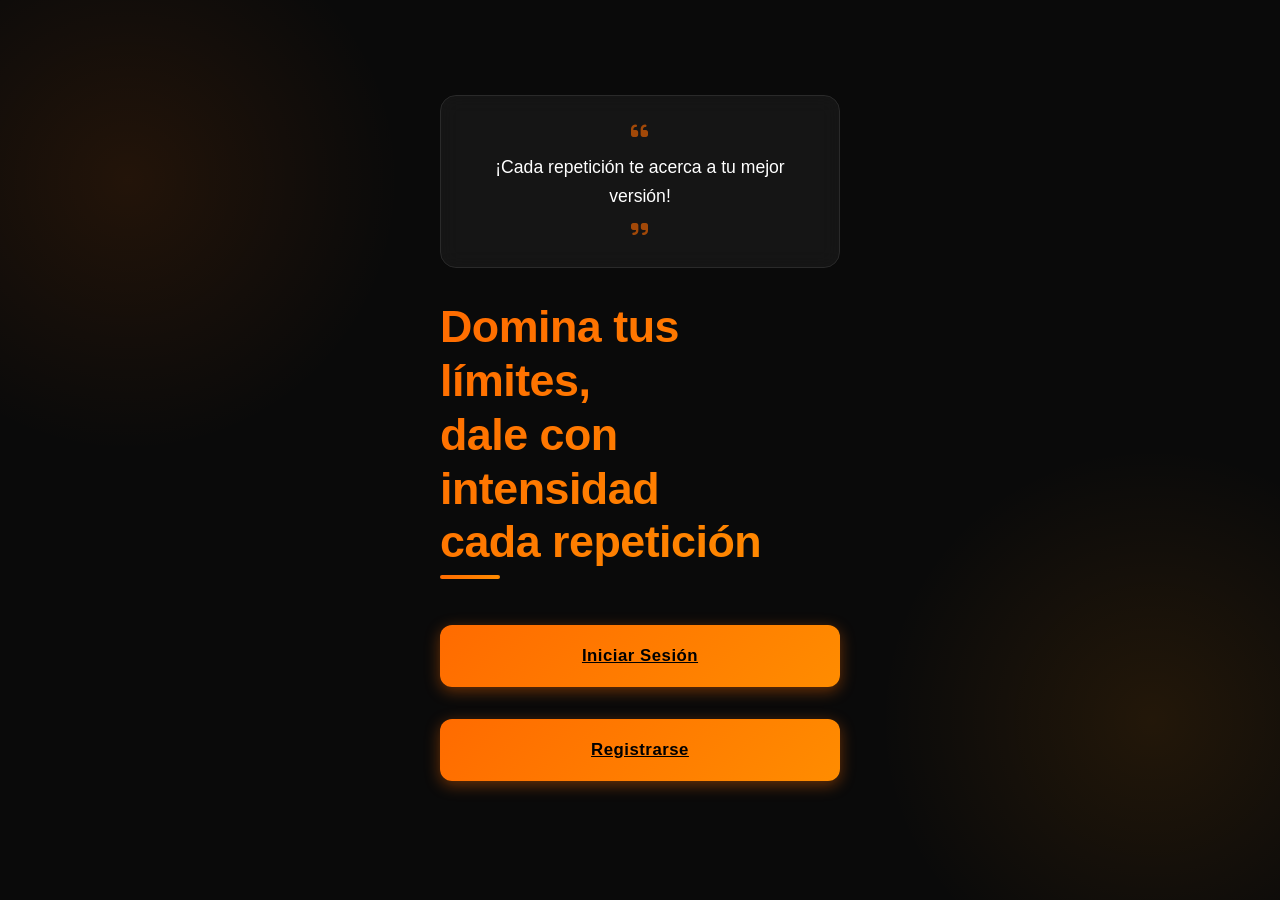
==== index.html @ 92d79c93 "Confirmación de Correo Electrónico" ====
<!DOCTYPE html>
<html lang="es">
<head>
  <meta charset="UTF-8" />
  <meta name="viewport" content="width=device-width, initial-scale=1.0" />
  <title>Progreso Gym</title>
  <link rel="stylesheet" href="https://cdnjs.cloudflare.com/ajax/libs/font-awesome/6.4.0/css/all.min.css" />
  <link rel="stylesheet" href="frontend/css/index.css" />
</head>
<body>
  <div class="contenedor">
    <div id="fraseMotivacional" class="frase-motivacional">
      <i class="fas fa-quote-left"></i>
      <p id="fraseTexto">Cargando motivación...</p>
      <i class="fas fa-quote-right"></i>
    </div>
    <h1>Domina tus límites,<br>dale con intensidad<br>cada repetición</h1>
    <div class="botones">
      <a href="frontend/html/InicioSesion.html" class="boton">Iniciar Sesión</a>
      <a href="frontend/html/Registro.html" class="boton secundario">Registrarse</a>
    </div>
  </div>

  <script>
    // Array de frases motivacionales
    const frases = [
      "¡Cada repetición te acerca a tu mejor versión!",
      "El éxito comienza con la decisión de intentarlo.",
      "Tu cuerpo logra lo que tu mente cree.",
      "No esperes resultados diferentes si siempre haces lo mismo.",
      "El dolor que sientes hoy será la fuerza que sientas mañana.",
      "La disciplina es el puente entre tus metas y tus logros.",
      "No cuentes los días, haz que los días cuenten.",
      "El único entrenamiento malo es el que no se hace.",
      "Sé más fuerte que tus excusas.",
      "El dolor es temporal, el orgullo es para siempre.",
      "No te rindas cuando estés más cerca de lo que piensas.",
      "La diferencia entre lo imposible y lo posible está en la determinación.",
      "Cada gota de sudor te acerca a tu meta.",
      "El único límite es el que te pones a ti mismo.",
      "Hoy es una buena oportunidad para ser mejor que ayer."
    ];

    // Función para obtener una frase aleatoria
    function mostrarFraseAleatoria() {
      const frases = document.querySelectorAll('.frase-motivacional p');
      const frasesArray = Array.from(frases);
      const frasesVisibles = frasesArray.filter(frase => {
        const rect = frase.getBoundingClientRect();
        return (
          rect.top >= 0 &&
          rect.left >= 0 &&
          rect.bottom <= (window.innerHeight || document.documentElement.clientHeight) &&
          rect.right <= (window.innerWidth || document.documentElement.clientWidth)
        );
      });

      // Si hay frases visibles, cambiar su opacidad para el efecto de transición
      frasesVisibles.forEach(frase => {
        frase.style.opacity = '0';
        setTimeout(() => {
          const indiceAleatorio = Math.floor(Math.random() * frases.length);
          frase.textContent = frases[indiceAleatorio];
          frase.style.opacity = '1';
        }, 500);
      });
    }

    // Mostrar una frase aleatoria al cargar la página
    document.addEventListener('DOMContentLoaded', function() {
      const fraseElemento = document.getElementById('fraseTexto');
      if (fraseElemento) {
        const indiceAleatorio = Math.floor(Math.random() * frases.length);
        fraseElemento.textContent = frases[indiceAleatorio];
        
        // Cambiar la frase cada 8 segundos
        setInterval(mostrarFraseAleatoria, 8000);
      }
    });
  </script>
</body>
</html>
---- frontend/css/index.css ----
/* Variables de color */
:root {
  --color-primario: #ff6b00;
  --color-secundario: #ff8c00;
  --color-fondo: #0a0a0a;
  --color-fondo-secundario: #1a1a1a;
  --color-texto: #ffffff;
  --color-texto-secundario: #b3b3b3;
  --color-borde: #2a2a2a;
  --color-error: #ff4444;
  --color-exito: #4caf50;
  --sombra: 0 8px 30px rgba(0, 0, 0, 0.3);
  --sombra-boton: 0 4px 15px rgba(255, 107, 0, 0.4);
  --transicion: all 0.3s cubic-bezier(0.4, 0, 0.2, 1);
  --gradiente: linear-gradient(135deg, var(--color-primario), var(--color-secundario));
}

/* Estilos generales */
* {
  margin: 0;
  padding: 0;
  box-sizing: border-box;
}

/* Estilos base */
body {
  background-color: var(--color-fondo);
  color: var(--color-texto);
  font-family: 'Poppins', 'Segoe UI', 'Roboto', 'Helvetica Neue', Arial, sans-serif;
  line-height: 1.6;
  min-height: 100vh;
  display: flex;
  justify-content: center;
  align-items: center;
  padding: 1rem;
  background-image: 
    radial-gradient(circle at 10% 20%, rgba(255, 107, 0, 0.1) 0%, transparent 20%),
    radial-gradient(circle at 90% 80%, rgba(255, 140, 0, 0.1) 0%, transparent 20%);
  background-attachment: fixed;
}

/* Estilos para frases motivacionales */
.frase-motivacional {
  background: rgba(26, 26, 26, 0.7);
  border-radius: 16px;
  padding: 1.5rem;
  margin-bottom: 2rem;
  text-align: center;
  position: relative;
  backdrop-filter: blur(10px);
  border: 1px solid var(--color-borde);
  transition: all 0.5s ease;
}

.frase-motivacional p {
  font-size: 1.1rem;
  line-height: 1.6;
  margin: 0.5rem 0;
  color: var(--color-texto);
  font-weight: 500;
  transition: opacity 0.5s ease;
}

.frase-motivacional i {
  color: var(--color-primario);
  font-size: 1.2rem;
  opacity: 0.6;
  margin: 0 0.5rem;
}

.frase-motivacional i:first-child {
  margin-right: 0.5rem;
}

.frase-motivacional i:last-child {
  margin-left: 0.5rem;
}

@keyframes fadeIn {
  from { opacity: 0; transform: translateY(10px); }
  to { opacity: 1; transform: translateY(0); }
}

.contenedor {
  width: 100%;
  max-width: 480px;
  margin: 0 auto;
  padding: 2.5rem;
  animation: fadeIn 0.6s cubic-bezier(0.4, 0, 0.2, 1);
  position: relative;
  z-index: 1;
}

@keyframes fadeIn {
  from { opacity: 0; transform: translateY(20px); }
  to { opacity: 1; transform: translateY(0); }
}

h1 {
  font-size: 2.8rem;
  background: var(--gradiente);
  -webkit-background-clip: text;
  background-clip: text;
  -webkit-text-fill-color: transparent;
  margin: 0 0 1.5rem 0;
  line-height: 1.2;
  font-weight: 800;
  letter-spacing: -0.5px;
  position: relative;
  display: inline-block;
}

h1::after {
  content: '';
  position: absolute;
  bottom: -10px;
  left: 0;
  width: 60px;
  height: 4px;
  background: var(--gradiente);
  border-radius: 2px;
}

h2 {
  font-size: 2rem;
  color: var(--color-texto);
  margin-bottom: 1rem;
  font-weight: 700;
}

.subtitulo {
  color: var(--color-texto-secundario);
  margin-bottom: 2rem;
  font-size: 1.1rem;
}

/* Estilos de formulario */
.formulario {
  background: rgba(26, 26, 26, 0.8);
  backdrop-filter: blur(12px);
  -webkit-backdrop-filter: blur(12px);
  border-radius: 20px;
  padding: 2.5rem;
  box-shadow: var(--sombra);
  border: 1px solid rgba(255, 255, 255, 0.05);
  position: relative;
  overflow: hidden;
  transition: transform 0.3s ease, box-shadow 0.3s ease;
}

.formulario::before {
  content: '';
  position: absolute;
  top: -50%;
  left: -50%;
  width: 200%;
  height: 200%;
  background: radial-gradient(circle, rgba(255,107,0,0.1) 0%, transparent 70%);
  opacity: 0;
  transition: opacity 0.5s ease;
  pointer-events: none;
  z-index: -1;
}

.formulario:hover {
  transform: translateY(-5px);
  box-shadow: 0 15px 35px rgba(0, 0, 0, 0.3);
}

.formulario:hover::before {
  opacity: 1;
}

.grupo-formulario {
  margin-bottom: 1.5rem;
  text-align: left;
}

.grupo-formulario label {
  display: block;
  margin-bottom: 0.5rem;
  font-weight: 600;
  color: var(--color-texto);
}

.input-con-icono {
  position: relative;
  display: flex;
  align-items: center;
  background: rgba(255, 255, 255, 0.03);
  border: 1px solid var(--color-borde);
  border-radius: 12px;
  transition: var(--transicion);
  overflow: hidden;
  height: 52px;
}

.input-con-icono:focus-within {
  border-color: var(--color-primario);
  box-shadow: 0 0 0 2px rgba(255, 107, 0, 0.15);
  transform: translateY(-1px);
}

.input-con-icono i {
  color: var(--color-texto-secundario);
  padding: 0 1rem;
  font-size: 1.1rem;
  transition: var(--transicion);
}

.input-con-icono:focus-within i {
  color: var(--color-primario);
}

.input-con-icono input {
  width: 100%;
  height: 100%;
  padding: 0.9rem 1rem 0.9rem 0;
  background: transparent;
  border: none;
  color: var(--color-texto);
  font-size: 1rem;
  font-weight: 400;
  outline: none;
  transition: var(--transicion);
}

.input-con-icono input::placeholder {
  color: var(--color-texto-secundario);
  opacity: 0.6;
}

/* Efecto de línea activa debajo del input */
.input-con-icono::after {
  content: '';
  position: absolute;
  bottom: 0;
  left: 0;
  width: 0;
  height: 2px;
  background: var(--gradiente);
  transition: width 0.3s ease;
}

.input-con-icono:focus-within::after {
  width: 100%;
}

.input-con-icono .toggle-password {
  background: none;
  border: none;
  color: var(--color-texto-secundario);
  cursor: pointer;
  padding: 0 1rem;
  transition: var(--transicion);
}

.input-con-icono .toggle-password:hover {
  color: var(--color-primario);
}

.ayuda {
  font-size: 0.85rem;
  color: var(--color-texto-secundario);
  margin-top: 0.5rem;
}

/* Estilos de botones */
.boton {
  width: 100%;
  background: var(--gradiente);
  color: #000;
  padding: 1.1rem;
  font-size: 1.05rem;
  font-weight: 600;
  letter-spacing: 0.5px;
  border: none;
  border-radius: 12px;
  cursor: pointer;
  display: flex;
  justify-content: center;
  align-items: center;
  gap: 0.75rem;
  transition: var(--transicion);
  margin: 2rem 0 1.5rem;
  position: relative;
  overflow: hidden;
  z-index: 1;
  box-shadow: var(--sombra-boton);
}

.boton::before {
  content: '';
  position: absolute;
  top: 0;
  left: 0;
  width: 100%;
  height: 100%;
  background: linear-gradient(135deg, var(--color-secundario), var(--color-primario));
  opacity: 0;
  transition: opacity 0.3s ease;
  z-index: -1;
}

.boton:hover {
  transform: translateY(-3px);
  box-shadow: 0 8px 20px rgba(255, 107, 0, 0.3);
}

.boton:hover::before {
  opacity: 1;
}

.boton:active {
  transform: translateY(0);
  box-shadow: 0 4px 10px rgba(255, 107, 0, 0.3);
}

/* Efecto de ondas al hacer clic */
@keyframes onda {
  to {
    transform: scale(2);
    opacity: 0;
  }
}

.boton::after {
  content: '';
  position: absolute;
  width: 100%;
  height: 100%;
  background: rgba(255, 255, 255, 0.2);
  border-radius: 50%;
  transform: scale(0);
  opacity: 1;
  transition: transform 0.5s, opacity 0.5s;
  z-index: -1;
}

.boton:active::after {
  animation: onda 0.6s ease-out;
}

.boton .spinner {
  display: none;
  width: 1rem;
  height: 1rem;
  border: 2px solid rgba(0, 0, 0, 0.3);
  border-radius: 50%;
  border-top-color: #000;
  animation: spin 1s ease-in-out infinite;
}

@keyframes spin {
  to { transform: rotate(360deg); }
}

.boton.cargando .spinner {
  display: inline-block;
}

.boton.cargando span:not(.spinner) {
  visibility: hidden;
}

/* Botón de Google */
.google-btn {
  background: #fff !important;
  color: #757575 !important;
  border: 1px solid #ddd !important;
  margin-top: 1rem;
}

.google-btn:hover {
  background: #f5f5f5 !important;
  box-shadow: 0 4px 8px rgba(0, 0, 0, 0.1) !important;
}

.google-btn img {
  width: 20px;
  height: 20px;
  margin-right: 10px;
}

/* Términos y condiciones */
.terminos {
  display: flex;
  align-items: flex-start;
  margin: 1.5rem 0;
}

.terminos input[type="checkbox"] {
  margin-right: 10px;
  margin-top: 3px;
  accent-color: var(--color-primario);
}

.terminos label {
  font-size: 0.9rem;
  color: var(--color-texto-secundario);
  line-height: 1.5;
}

/* Separador */
.separador {
  display: flex;
  align-items: center;
  text-align: center;
  color: var(--color-texto-secundario);
  margin: 1.5rem 0;
}

.separador::before,
.separador::after {
  content: '';
  flex: 1;
  border-bottom: 1px solid var(--color-borde);
}

.separador:not(:empty)::before {
  margin-right: 1rem;
}

.separador:not(:empty)::after {
  margin-left: 1rem;
}

/* Enlaces */
.enlace {
  color: var(--color-primario);
  text-decoration: none;
  font-weight: 600;
  transition: var(--transicion);
}

.enlace:hover {
  text-decoration: underline;
  color: var(--color-secundario);
}

.texto-centrado {
  text-align: center;
  margin-top: 1.5rem;
  color: var(--color-texto-secundario);
}

/* Estilos para mensajes de error/éxito */
.mensaje {
  padding: 1rem;
  border-radius: 8px;
  margin-bottom: 1.5rem;
  font-size: 0.9rem;
  display: flex;
  align-items: center;
  gap: 0.5rem;
}

.mensaje.error {
  background-color: rgba(255, 68, 68, 0.1);
  border-left: 4px solid var(--color-error);
  color: var(--color-error);
}

.mensaje.exito {
  background-color: rgba(76, 175, 80, 0.1);
  border-left: 4px solid var(--color-exito);
  color: var(--color-exito);
}

/* Efecto de partículas de fondo */
.particulas {
  position: fixed;
  top: 0;
  left: 0;
  width: 100%;
  height: 100%;
  z-index: -1;
  pointer-events: none;
}

.particula {
  position: absolute;
  background: rgba(255, 107, 0, 0.1);
  border-radius: 50%;
  pointer-events: none;
  animation: flotar 15s infinite linear;
}

@keyframes flotar {
  0%, 100% {
    transform: translateY(0) rotate(0deg);
    opacity: 0;
  }
  50% {
    opacity: 0.5;
  }
  100% {
    transform: translateY(-100vh) rotate(360deg);
    opacity: 0;
  }
}

/* Animación de entrada */
@keyframes entradaSuave {
  from {
    opacity: 0;
    transform: translateY(20px);
  }
  to {
    opacity: 1;
    transform: translateY(0);
  }
}

/* Responsive */
@media (max-width: 768px) {
  body {
    padding: 1rem;
  }

  .contenedor {
    padding: 1.5rem;
    max-width: 100%;
  }
  
  h1 {
    font-size: 2.2rem;
    line-height: 1.1;
  }
  
  .formulario {
    padding: 1.75rem;
  }
  
  .boton {
    padding: 1rem;
    margin: 1.75rem 0 1.25rem;
  }
  
  .separador {
    margin: 1.5rem 0;
  }
}

/* Animaciones para los elementos del formulario */
.grupo-formulario {
  animation: entradaSuave 0.6s ease-out forwards;
  opacity: 0;
  transform: translateY(10px);
}

.grupo-formulario:nth-child(1) { animation-delay: 0.1s; }
.grupo-formulario:nth-child(2) { animation-delay: 0.2s; }
.grupo-formulario:nth-child(3) { animation-delay: 0.3s; }

.boton {
  animation: entradaSuave 0.6s ease-out 0.4s forwards;
  opacity: 0;
  transform: translateY(10px);
}

.separador {
  animation: entradaSuave 0.6s ease-out 0.5s forwards;
  opacity: 0;
}
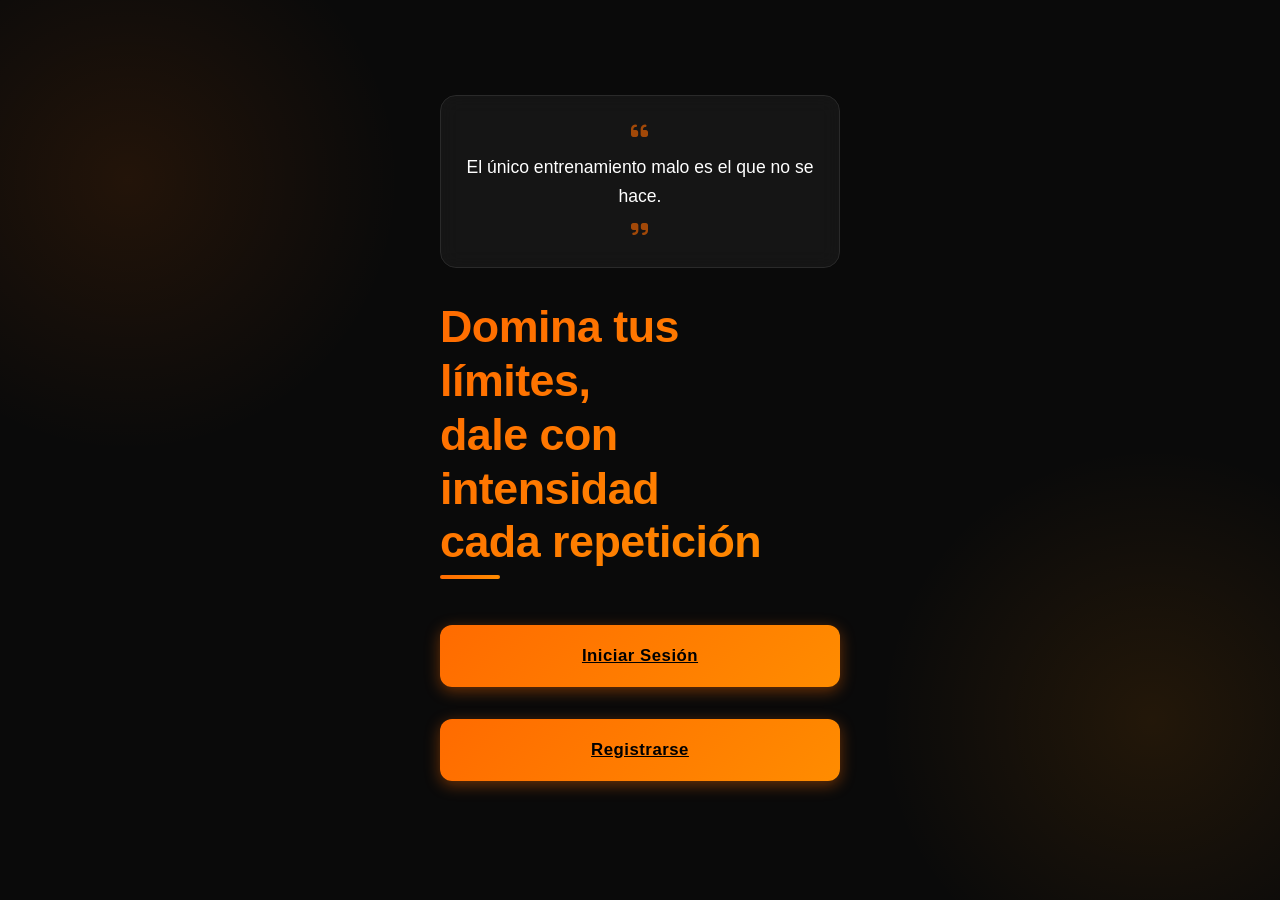
==== commit c95aff88: "RecuperarContraseña" ====
--- a/index.html
+++ b/index.html
@@ -43,27 +43,15 @@
 
     // Función para obtener una frase aleatoria
     function mostrarFraseAleatoria() {
-      const frases = document.querySelectorAll('.frase-motivacional p');
-      const frasesArray = Array.from(frases);
-      const frasesVisibles = frasesArray.filter(frase => {
-        const rect = frase.getBoundingClientRect();
-        return (
-          rect.top >= 0 &&
-          rect.left >= 0 &&
-          rect.bottom <= (window.innerHeight || document.documentElement.clientHeight) &&
-          rect.right <= (window.innerWidth || document.documentElement.clientWidth)
-        );
-      });
-
-      // Si hay frases visibles, cambiar su opacidad para el efecto de transición
-      frasesVisibles.forEach(frase => {
-        frase.style.opacity = '0';
+      const fraseElemento = document.getElementById('fraseTexto');
+      if (fraseElemento) {
+        const indiceAleatorio = Math.floor(Math.random() * frases.length);
+        fraseElemento.style.opacity = '0';
         setTimeout(() => {
-          const indiceAleatorio = Math.floor(Math.random() * frases.length);
-          frase.textContent = frases[indiceAleatorio];
-          frase.style.opacity = '1';
+          fraseElemento.textContent = frases[indiceAleatorio];
+          fraseElemento.style.opacity = '1';
         }, 500);
-      });
+      }
     }
 
     // Mostrar una frase aleatoria al cargar la página
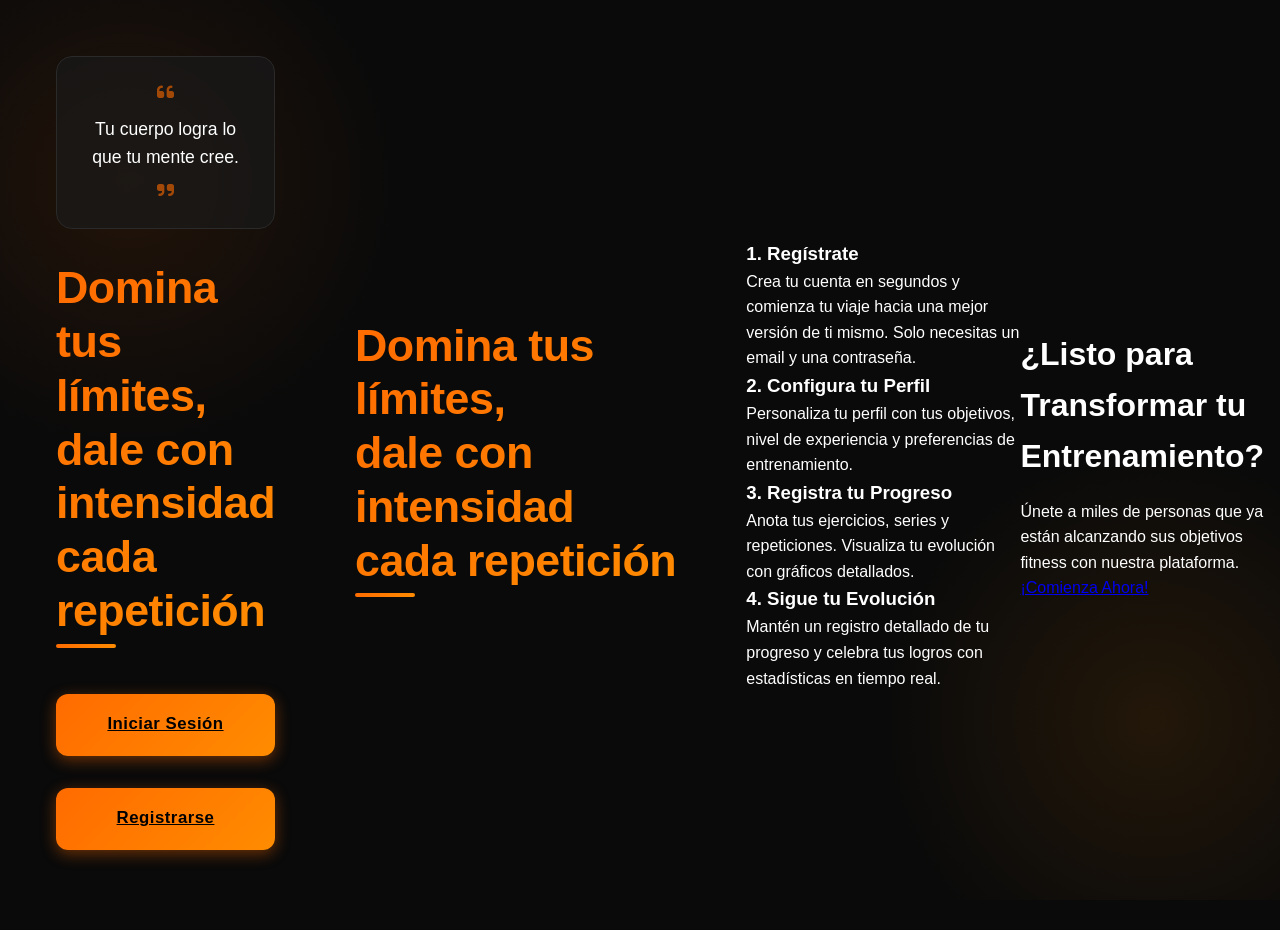
==== commit d7d64b56: "Merge branch 'Features/dus6n66/2025-12-06-RecomendacionesPerzonalizadas' into Features/fpalaci0s/202" ====
--- a/index.html
+++ b/index.html
@@ -4,6 +4,12 @@
   <meta charset="UTF-8" />
   <meta name="viewport" content="width=device-width, initial-scale=1.0" />
   <title>Progreso Gym</title>
+  <link rel="stylesheet" href="https://cdnjs.cloudflare.com/ajax/libs/animate.css/4.1.1/animate.min.css" />
+  <link rel="stylesheet" href="frontend/css/index.css" />
+</head>
+<body>
+  <header class="header">
+    <div class="botones animate__animated animate__fadeInDown">
   <link rel="stylesheet" href="https://cdnjs.cloudflare.com/ajax/libs/font-awesome/6.4.0/css/all.min.css" />
   <link rel="stylesheet" href="frontend/css/index.css" />
 </head>
@@ -19,8 +25,42 @@
       <a href="frontend/html/InicioSesion.html" class="boton">Iniciar Sesión</a>
       <a href="frontend/html/Registro.html" class="boton secundario">Registrarse</a>
     </div>
+  </header>
+
+  <div class="contenedor">
+    <h1 class="animate__animated animate__fadeInDown">Domina tus límites,<br>dale con intensidad<br>cada repetición</h1>
   </div>
 
+  <section class="tutorial-section">
+    <div class="tutorial-grid">
+      <div class="tutorial-card animate__animated animate__fadeInLeft">
+        <h3>1. Regístrate</h3>
+        <p>Crea tu cuenta en segundos y comienza tu viaje hacia una mejor versión de ti mismo. Solo necesitas un email y una contraseña.</p>
+      </div>
+      <div class="tutorial-card animate__animated animate__fadeInLeft animate__delay-1s">
+        <h3>2. Configura tu Perfil</h3>
+        <p>Personaliza tu perfil con tus objetivos, nivel de experiencia y preferencias de entrenamiento.</p>
+      </div>
+      <div class="tutorial-card animate__animated animate__fadeInLeft animate__delay-2s">
+        <h3>3. Registra tu Progreso</h3>
+        <p>Anota tus ejercicios, series y repeticiones. Visualiza tu evolución con gráficos detallados.</p>
+      </div>
+      <div class="tutorial-card animate__animated animate__fadeInLeft animate__delay-3s">
+        <h3>4. Sigue tu Evolución</h3>
+        <p>Mantén un registro detallado de tu progreso y celebra tus logros con estadísticas en tiempo real.</p>
+      </div>
+    </div>
+  </section>
+
+  <section class="cta-section">
+    <div class="cta-content animate__animated animate__fadeIn">
+      <h2>¿Listo para Transformar tu Entrenamiento?</h2>
+      <p>Únete a miles de personas que ya están alcanzando sus objetivos fitness con nuestra plataforma.</p>
+      <a href="frontend/html/Registro.html" class="cta-button animate__animated animate__pulse animate__infinite">¡Comienza Ahora!</a>
+    </div>
+  </section>
+
+  <script src="index.js"></script>
   <script>
     // Array de frases motivacionales
     const frases = [
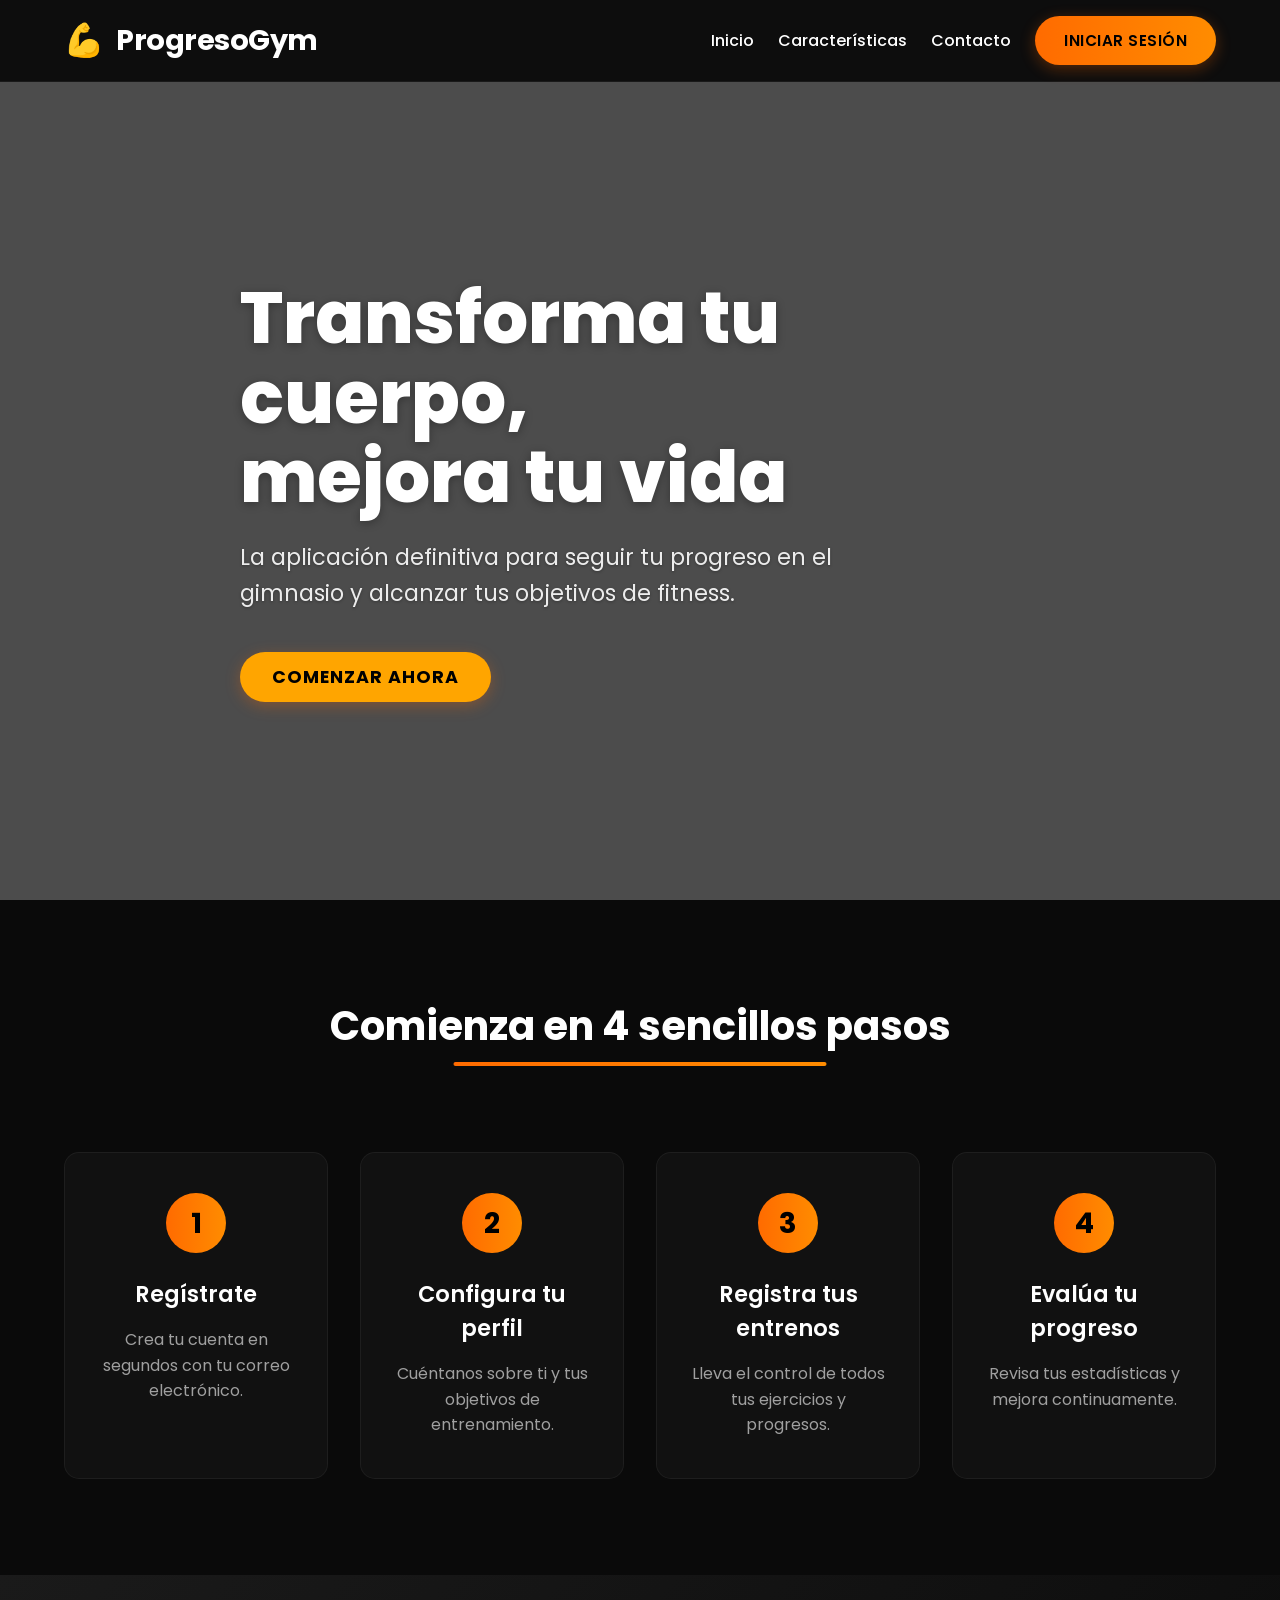
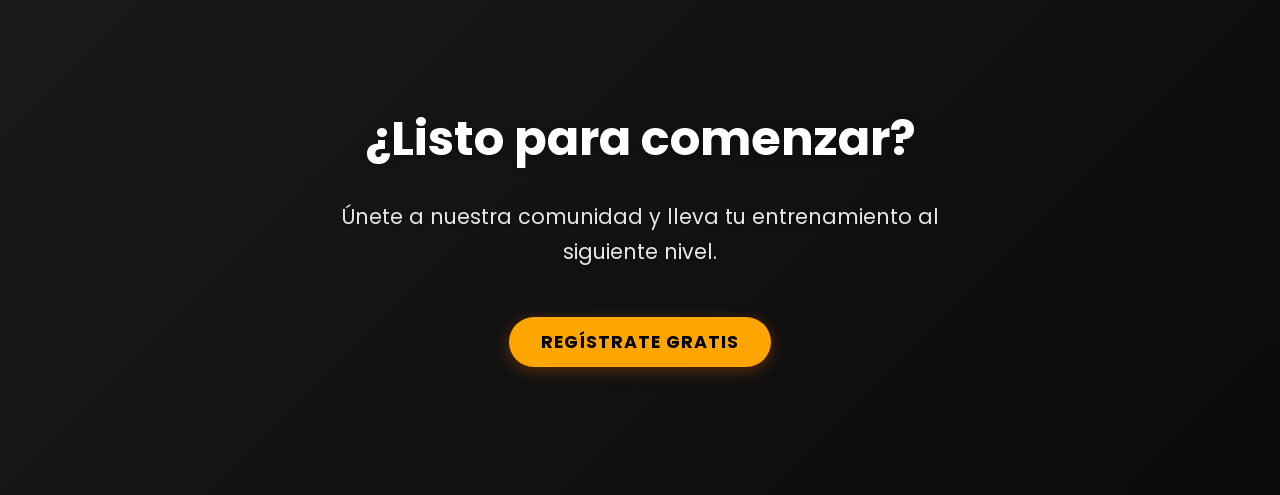
==== commit a4101df0: "Release" ====
--- a/index.html
+++ b/index.html
@@ -3,60 +3,67 @@
 <head>
   <meta charset="UTF-8" />
   <meta name="viewport" content="width=device-width, initial-scale=1.0" />
-  <title>Progreso Gym</title>
+  <title>Progreso Gym - Transforma tu Cuerpo, Mejora tu Vida</title>
   <link rel="stylesheet" href="https://cdnjs.cloudflare.com/ajax/libs/animate.css/4.1.1/animate.min.css" />
-  <link rel="stylesheet" href="frontend/css/index.css" />
+  <link rel="stylesheet" href="https://cdnjs.cloudflare.com/ajax/libs/font-awesome/6.0.0-beta3/css/all.min.css">
+  <link rel="stylesheet" href="indexdefa.css" />
 </head>
 <body>
-  <header class="header">
-    <div class="botones animate__animated animate__fadeInDown">
-  <link rel="stylesheet" href="https://cdnjs.cloudflare.com/ajax/libs/font-awesome/6.4.0/css/all.min.css" />
-  <link rel="stylesheet" href="frontend/css/index.css" />
-</head>
-<body>
-  <div class="contenedor">
-    <div id="fraseMotivacional" class="frase-motivacional">
-      <i class="fas fa-quote-left"></i>
-      <p id="fraseTexto">Cargando motivación...</p>
-      <i class="fas fa-quote-right"></i>
+  <!-- Barra de Navegación -->
+  <nav class="navbar">
+    <div class="contenedor">
+      <a href="#" class="logo">ProgresoGym</a>
+      <div class="nav-buttons">
+        <a href="#inicio" class="nav-link">Inicio</a>
+        <a href="#caracteristicas" class="nav-link">Características</a>
+        <a href="#contacto" class="nav-link">Contacto</a>
+        <a href="frontend/html/InicioSesion.html" class="nav-button">Iniciar Sesión</a>
+      </div>
     </div>
-    <h1>Domina tus límites,<br>dale con intensidad<br>cada repetición</h1>
-    <div class="botones">
-      <a href="frontend/html/InicioSesion.html" class="boton">Iniciar Sesión</a>
-      <a href="frontend/html/Registro.html" class="boton secundario">Registrarse</a>
+  </nav>
+
+  <!-- Sección Hero -->
+  <section class="hero" id="inicio">
+    <div class="contenedor">
+      <h1 class="animate__animated animate__fadeInDown">Transforma tu cuerpo,<br>mejora tu vida</h1>
+      <p class="animate__animated animate__fadeInUp animate__delay-1s">La aplicación definitiva para seguir tu progreso en el gimnasio y alcanzar tus objetivos de fitness.</p>
+      <a href="frontend/html/Registro.html" class="cta-button animate__animated animate__fadeInUp animate__delay-2s">Comenzar Ahora</a>
     </div>
-  </header>
+  </section>
 
-  <div class="contenedor">
-    <h1 class="animate__animated animate__fadeInDown">Domina tus límites,<br>dale con intensidad<br>cada repetición</h1>
-  </div>
-
-  <section class="tutorial-section">
-    <div class="tutorial-grid">
-      <div class="tutorial-card animate__animated animate__fadeInLeft">
-        <h3>1. Regístrate</h3>
-        <p>Crea tu cuenta en segundos y comienza tu viaje hacia una mejor versión de ti mismo. Solo necesitas un email y una contraseña.</p>
-      </div>
-      <div class="tutorial-card animate__animated animate__fadeInLeft animate__delay-1s">
-        <h3>2. Configura tu Perfil</h3>
-        <p>Personaliza tu perfil con tus objetivos, nivel de experiencia y preferencias de entrenamiento.</p>
-      </div>
-      <div class="tutorial-card animate__animated animate__fadeInLeft animate__delay-2s">
-        <h3>3. Registra tu Progreso</h3>
-        <p>Anota tus ejercicios, series y repeticiones. Visualiza tu evolución con gráficos detallados.</p>
-      </div>
-      <div class="tutorial-card animate__animated animate__fadeInLeft animate__delay-3s">
-        <h3>4. Sigue tu Evolución</h3>
-        <p>Mantén un registro detallado de tu progreso y celebra tus logros con estadísticas en tiempo real.</p>
+  <section class="steps-section" id="pasos">
+    <div class="contenedor">
+      <h2 class="section-title">Comienza en 4 sencillos pasos</h2>
+      <div class="steps-grid">
+        <div class="step-card animate__animated animate__fadeInUp">
+          <div class="step-number">1</div>
+          <h3>Regístrate</h3>
+          <p>Crea tu cuenta en segundos con tu correo electrónico.</p>
+        </div>
+        <div class="step-card animate__animated animate__fadeInUp" style="animation-delay: 0.2s">
+          <div class="step-number">2</div>
+          <h3>Configura tu perfil</h3>
+          <p>Cuéntanos sobre ti y tus objetivos de entrenamiento.</p>
+        </div>
+        <div class="step-card animate__animated animate__fadeInUp" style="animation-delay: 0.4s">
+          <div class="step-number">3</div>
+          <h3>Registra tus entrenos</h3>
+          <p>Lleva el control de todos tus ejercicios y progresos.</p>
+        </div>
+        <div class="step-card animate__animated animate__fadeInUp" style="animation-delay: 0.6s">
+          <div class="step-number">4</div>
+          <h3>Evalúa tu progreso</h3>
+          <p>Revisa tus estadísticas y mejora continuamente.</p>
+        </div>
       </div>
     </div>
   </section>
-
-  <section class="cta-section">
-    <div class="cta-content animate__animated animate__fadeIn">
-      <h2>¿Listo para Transformar tu Entrenamiento?</h2>
-      <p>Únete a miles de personas que ya están alcanzando sus objetivos fitness con nuestra plataforma.</p>
-      <a href="frontend/html/Registro.html" class="cta-button animate__animated animate__pulse animate__infinite">¡Comienza Ahora!</a>
+  <!-- Sección CTA -->
+  <section class="cta-section" id="contacto">
+    <div class="contenedor">
+      <h2>¿Listo para comenzar?</h2>
+      <p>Únete a nuestra comunidad y lleva tu entrenamiento al siguiente nivel.</p>
+      <a href="frontend/html/Registro.html" class="cta-button">Regístrate Gratis</a>
     </div>
   </section>
 
--- a/indexdefa.css
+++ b/indexdefa.css
@@ -0,0 +1,524 @@
+@import url('https://fonts.googleapis.com/css2?family=Poppins:wght@300;400;500;600;700&display=swap');
+
+/* Estilos generales */
+* {
+  margin: 0;
+  padding: 0;
+  box-sizing: border-box;
+  font-family: 'Poppins', sans-serif;
+}
+
+/* Variables de colores */
+:root {
+  --color-primario: #ff6b00;
+  --color-secundario: #ff8c00;
+  --color-fondo: #0a0a0a;
+  --color-texto: #ffffff;
+  --color-texto-secundario: #a0a0a0;
+  --gradiente: linear-gradient(90deg, var(--color-primario), var(--color-secundario));
+}
+
+/* Barra de navegación */
+.navbar {
+  background-color: rgba(10, 10, 10, 0.95);
+  backdrop-filter: blur(10px);
+  -webkit-backdrop-filter: blur(10px);
+  position: fixed;
+  width: 100%;
+  top: 0;
+  left: 0;
+  z-index: 1000;
+  padding: 1rem 0;
+  border-bottom: 1px solid rgba(255, 255, 255, 0.05);
+}
+
+.navbar .contenedor {
+  display: flex;
+  justify-content: space-between;
+  align-items: center;
+  padding: 0 5%;
+  max-width: 1400px;
+  margin: 0 auto;
+}
+
+.logo {
+  font-size: 1.8rem;
+  font-weight: 700;
+  color: var(--color-texto);
+  text-decoration: none;
+  display: flex;
+  align-items: center;
+  gap: 0.8rem;
+  letter-spacing: -0.5px;
+}
+
+.logo::before {
+  content: '💪';
+  font-size: 2rem;
+}
+
+.nav-buttons {
+  display: flex;
+  gap: 1.5rem;
+  align-items: center;
+}
+
+.nav-link {
+  color: var(--color-texto);
+  text-decoration: none;
+  font-weight: 500;
+  font-size: 1rem;
+  transition: all 0.3s ease;
+  position: relative;
+  padding: 0.5rem 0;
+}
+
+.nav-link::after {
+  content: '';
+  position: absolute;
+  width: 0;
+  height: 2px;
+  bottom: 0;
+  left: 0;
+  background: var(--gradiente);
+  transition: width 0.3s ease;
+}
+
+.nav-link:hover::after,
+.nav-link.active::after {
+  width: 100%;
+}
+
+.nav-button {
+  background: var(--gradiente);
+  color: #000;
+  border: none;
+  border-radius: 30px;
+  padding: 0.8rem 1.8rem;
+  font-weight: 600;
+  font-size: 0.95rem;
+  cursor: pointer;
+  text-decoration: none;
+  transition: all 0.3s ease;
+  box-shadow: 0 4px 15px rgba(255, 107, 0, 0.3);
+  text-transform: uppercase;
+  letter-spacing: 0.5px;
+}
+
+.nav-button:hover {
+  transform: translateY(-2px);
+  box-shadow: 0 6px 20px rgba(255, 107, 0, 0.5);
+}
+
+/* Hero section */
+.hero {
+  min-height: 100vh;
+  background: linear-gradient(rgba(0, 0, 0, 0.7), rgba(0, 0, 0, 0.7)), 
+              url('https://images.unsplash.com/photo-1571019613454-1cb2f99b2d8b?ixlib=rb-1.2.1&auto=format&fit=crop&w=1950&q=80') no-repeat center center/cover;
+  color: var(--color-texto);
+  display: flex;
+  align-items: center;
+  padding-top: 80px;
+  position: relative;
+  overflow: hidden;
+  text-align: left;
+}
+
+.hero .contenedor {
+  max-width: 1200px;
+  margin: 0 auto;
+  padding: 2rem 5%;
+  position: relative;
+  z-index: 1;
+}
+
+.hero h1 {
+  font-size: 4.5rem;
+  font-weight: 800;
+  line-height: 1.1;
+  margin-bottom: 1.5rem;
+  color: #fff;
+  text-shadow: 0 2px 10px rgba(0, 0, 0, 0.3);
+  max-width: 800px;
+}
+
+.hero p {
+  font-size: 1.4rem;
+  color: rgba(255, 255, 255, 0.9);
+  margin-bottom: 2.5rem;
+  max-width: 600px;
+  line-height: 1.6;
+  text-shadow: 0 1px 3px rgba(0, 0, 0, 0.3);
+}
+
+.cta-button {
+  display: inline-block;
+  background: var(--gradiente);
+  color: #000;
+  padding: 1rem 2.5rem;
+  border-radius: 30px;
+  font-weight: 600;
+  font-size: 1.1rem;
+  text-decoration: none;
+  transition: all 0.3s ease;
+  box-shadow: 0 4px 15px rgba(255, 107, 0, 0.3);
+  text-transform: uppercase;
+  letter-spacing: 1px;
+  border: none;
+  cursor: pointer;
+}
+
+.cta-button:hover {
+  transform: translateY(-3px);
+  box-shadow: 0 6px 20px rgba(255, 107, 0, 0.5);
+  color: #000;
+}
+
+/* Sección de características */
+.section-title {
+  text-align: center;
+  font-size: 2.5rem;
+  margin-bottom: 3rem;
+  color: #fff;
+  position: relative;
+  display: inline-block;
+  left: 50%;
+  transform: translateX(-50%);
+}
+
+.section-title::after {
+  content: '';
+  position: absolute;
+  width: 60%;
+  height: 4px;
+  background: var(--gradiente);
+  bottom: -10px;
+  left: 20%;
+  border-radius: 2px;
+}
+
+.features {
+  padding: 8rem 5%;
+  background-color: #0f0f0f;
+}
+
+.features .contenedor {
+  max-width: 1200px;
+  margin: 0 auto;
+}
+
+.features-grid {
+  display: grid;
+  grid-template-columns: repeat(auto-fit, minmax(300px, 1fr));
+  gap: 2.5rem;
+  margin-top: 3rem;
+}
+
+.feature-card {
+  background: rgba(255, 255, 255, 0.02);
+  border: 1px solid rgba(255, 255, 255, 0.05);
+  border-radius: 15px;
+  padding: 3rem 2rem;
+  transition: all 0.3s ease;
+  text-align: center;
+  backdrop-filter: blur(10px);
+}
+
+.feature-card:hover {
+  transform: translateY(-10px);
+  background: rgba(255, 255, 255, 0.03);
+  border-color: rgba(255, 107, 0, 0.2);
+  box-shadow: 0 15px 30px rgba(0, 0, 0, 0.3);
+}
+
+.feature-icon {
+  font-size: 3rem;
+  margin-bottom: 1.5rem;
+  background: var(--gradiente);
+  -webkit-background-clip: text;
+  -webkit-text-fill-color: transparent;
+  background-clip: text;
+  display: inline-block;
+  width: 80px;
+  height: 80px;
+  line-height: 80px;
+  border-radius: 50%;
+  background: rgba(255, 107, 0, 0.1);
+  margin-bottom: 2rem;
+}
+
+.feature-card h3 {
+  font-size: 1.5rem;
+  color: #fff;
+  margin-bottom: 1.2rem;
+  font-weight: 600;
+}
+
+.feature-card p {
+  color: var(--color-texto-secundario);
+  line-height: 1.7;
+  font-size: 1.05rem;
+}
+
+/* Estilos responsivos */
+@media (max-width: 1024px) {
+  .hero h1 {
+    font-size: 3.5rem;
+  }
+}
+
+@media (max-width: 768px) {
+  .hero h1 {
+    font-size: 2.8rem;
+  }
+  
+  .hero p {
+    font-size: 1.1rem;
+  }
+  
+  .features-grid {
+    grid-template-columns: 1fr;
+  }
+}
+
+@media (max-width: 480px) {
+  .hero h1 {
+    font-size: 2.2rem;
+  }
+  
+  .nav-buttons {
+    display: none;
+  }
+  
+  .mobile-menu-btn {
+    display: block;
+  }
+}
+
+/* Botones */
+.boton {
+  background: var(--gradiente);
+  color: #000;
+  border: none;
+  border-radius: 30px;
+  padding: 0.8rem 1.8rem;
+  font-weight: 600;
+  font-size: 0.95rem;
+  cursor: pointer;
+  text-decoration: none;
+  transition: all 0.3s ease;
+  box-shadow: 0 4px 15px rgba(255, 107, 0, 0.3);
+  text-transform: uppercase;
+  letter-spacing: 0.5px;
+}
+
+.boton:hover {
+  transform: translateY(-2px);
+  box-shadow: 0 6px 20px rgba(255, 107, 0, 0.5);
+}
+
+.boton.secundario {
+  background: transparent;
+  border: 2px solid var(--color-primario);
+  color: var(--color-primario);
+  transition: all 0.3s ease;
+}
+
+.boton.secundario:hover {
+  background: rgba(255, 107, 0, 0.1);
+  transform: translateY(-2px);
+  box-shadow: 0 4px 8px rgba(255, 107, 0, 0.2);
+}
+
+/* Tutorial Section Styles */
+.tutorial-section {
+  padding: 3rem 2rem;
+  background: #1a1a1a;
+  margin-top: 1rem;
+}
+
+.tutorial-grid {
+  display: grid;
+  grid-template-columns: repeat(auto-fit, minmax(250px, 1fr));
+  gap: 1.5rem;
+  max-width: 1200px;
+  margin: 0 auto;
+}
+
+.tutorial-card {
+  background: #2a2a2a;
+  padding: 1.5rem;
+  border-radius: 8px;
+  box-shadow: 0 4px 6px rgba(0, 0, 0, 0.2);
+  transition: transform 0.3s ease;
+}
+
+.tutorial-card:hover {
+  transform: translateY(-5px);
+}
+
+.tutorial-card h3 {
+  color: #ffa500;
+  margin-bottom: 0.75rem;
+  font-size: 1.1rem;
+}
+
+.tutorial-card p {
+  color: #ffffff;
+  line-height: 1.5;
+  font-size: 0.95rem;
+}
+
+/* Sección de 4 Pasos */
+.steps-section {
+  padding: 6rem 5%;
+  background-color: #0a0a0a;
+  position: relative;
+  overflow: hidden;
+}
+
+.steps-grid {
+  display: grid;
+  grid-template-columns: repeat(auto-fit, minmax(250px, 1fr));
+  gap: 2rem;
+  margin-top: 3rem;
+}
+
+.step-card {
+  background: rgba(255, 255, 255, 0.03);
+  border: 1px solid rgba(255, 255, 255, 0.05);
+  border-radius: 15px;
+  padding: 2.5rem 2rem;
+  text-align: center;
+  transition: all 0.3s ease;
+  position: relative;
+  overflow: hidden;
+  z-index: 1;
+}
+
+.step-card::before {
+  content: '';
+  position: absolute;
+  top: 0;
+  left: 0;
+  right: 0;
+  height: 4px;
+  background: var(--gradiente);
+  opacity: 0;
+  transition: all 0.3s ease;
+}
+
+.step-card:hover {
+  transform: translateY(-5px);
+  background: rgba(255, 255, 255, 0.04);
+  box-shadow: 0 10px 30px rgba(0, 0, 0, 0.2);
+}
+
+.step-card:hover::before {
+  opacity: 1;
+}
+
+.step-number {
+  width: 60px;
+  height: 60px;
+  background: var(--gradiente);
+  color: #000;
+  border-radius: 50%;
+  display: flex;
+  align-items: center;
+  justify-content: center;
+  font-size: 1.8rem;
+  font-weight: 700;
+  margin: 0 auto 1.5rem;
+  position: relative;
+  z-index: 1;
+}
+
+.step-card h3 {
+  font-size: 1.4rem;
+  color: #fff;
+  margin-bottom: 1rem;
+  font-weight: 600;
+}
+
+.step-card p {
+  color: var(--color-texto-secundario);
+  line-height: 1.6;
+  font-size: 1rem;
+}
+
+/* Media Queries para la sección de pasos */
+@media (max-width: 768px) {
+  .steps-grid {
+    grid-template-columns: 1fr;
+    max-width: 500px;
+    margin-left: auto;
+    margin-right: auto;
+  }
+  
+  .step-card {
+    padding: 2rem 1.5rem;
+  }
+}
+
+/* CTA Section Styles */
+.cta-section {
+  padding: 8rem 5%;
+  background: linear-gradient(135deg, #1a1a1a 0%, #0a0a0a 100%);
+  text-align: center;
+  position: relative;
+  overflow: hidden;
+}
+
+.cta-section::before {
+  content: '';
+  position: absolute;
+  top: 0;
+  left: 0;
+  right: 0;
+  bottom: 0;
+  background: url('https://images.unsplash.com/photo-1571902943201-8eb2ccde3b8d?ixlib=rb-1.2.1&auto=format&fit=crop&w=1950&q=80') no-repeat center center/cover;
+  opacity: 0.08;
+  z-index: 0;
+}
+
+.cta-section .contenedor {
+  max-width: 800px;
+  margin: 0 auto;
+  position: relative;
+  z-index: 1;
+}
+
+.cta-section h2 {
+  font-size: 3rem;
+  color: #fff;
+  margin-bottom: 1.5rem;
+  font-weight: 700;
+  text-shadow: 0 2px 10px rgba(0, 0, 0, 0.3);
+}
+
+.cta-section p {
+  font-size: 1.3rem;
+  color: rgba(255, 255, 255, 0.9);
+  margin-bottom: 3rem;
+  max-width: 600px;
+  margin-left: auto;
+  margin-right: auto;
+  line-height: 1.7;
+  text-shadow: 0 1px 3px rgba(0, 0, 0, 0.3);
+}
+
+.cta-button {
+  display: inline-block;
+  padding: 0.75rem 2rem;
+  background: #ffa500;
+  color: #000;
+  text-decoration: none;
+  border-radius: 25px;
+  font-weight: bold;
+  transition: background 0.3s ease;
+}
+
+.cta-button:hover {
+  background: #e68a00;
+}
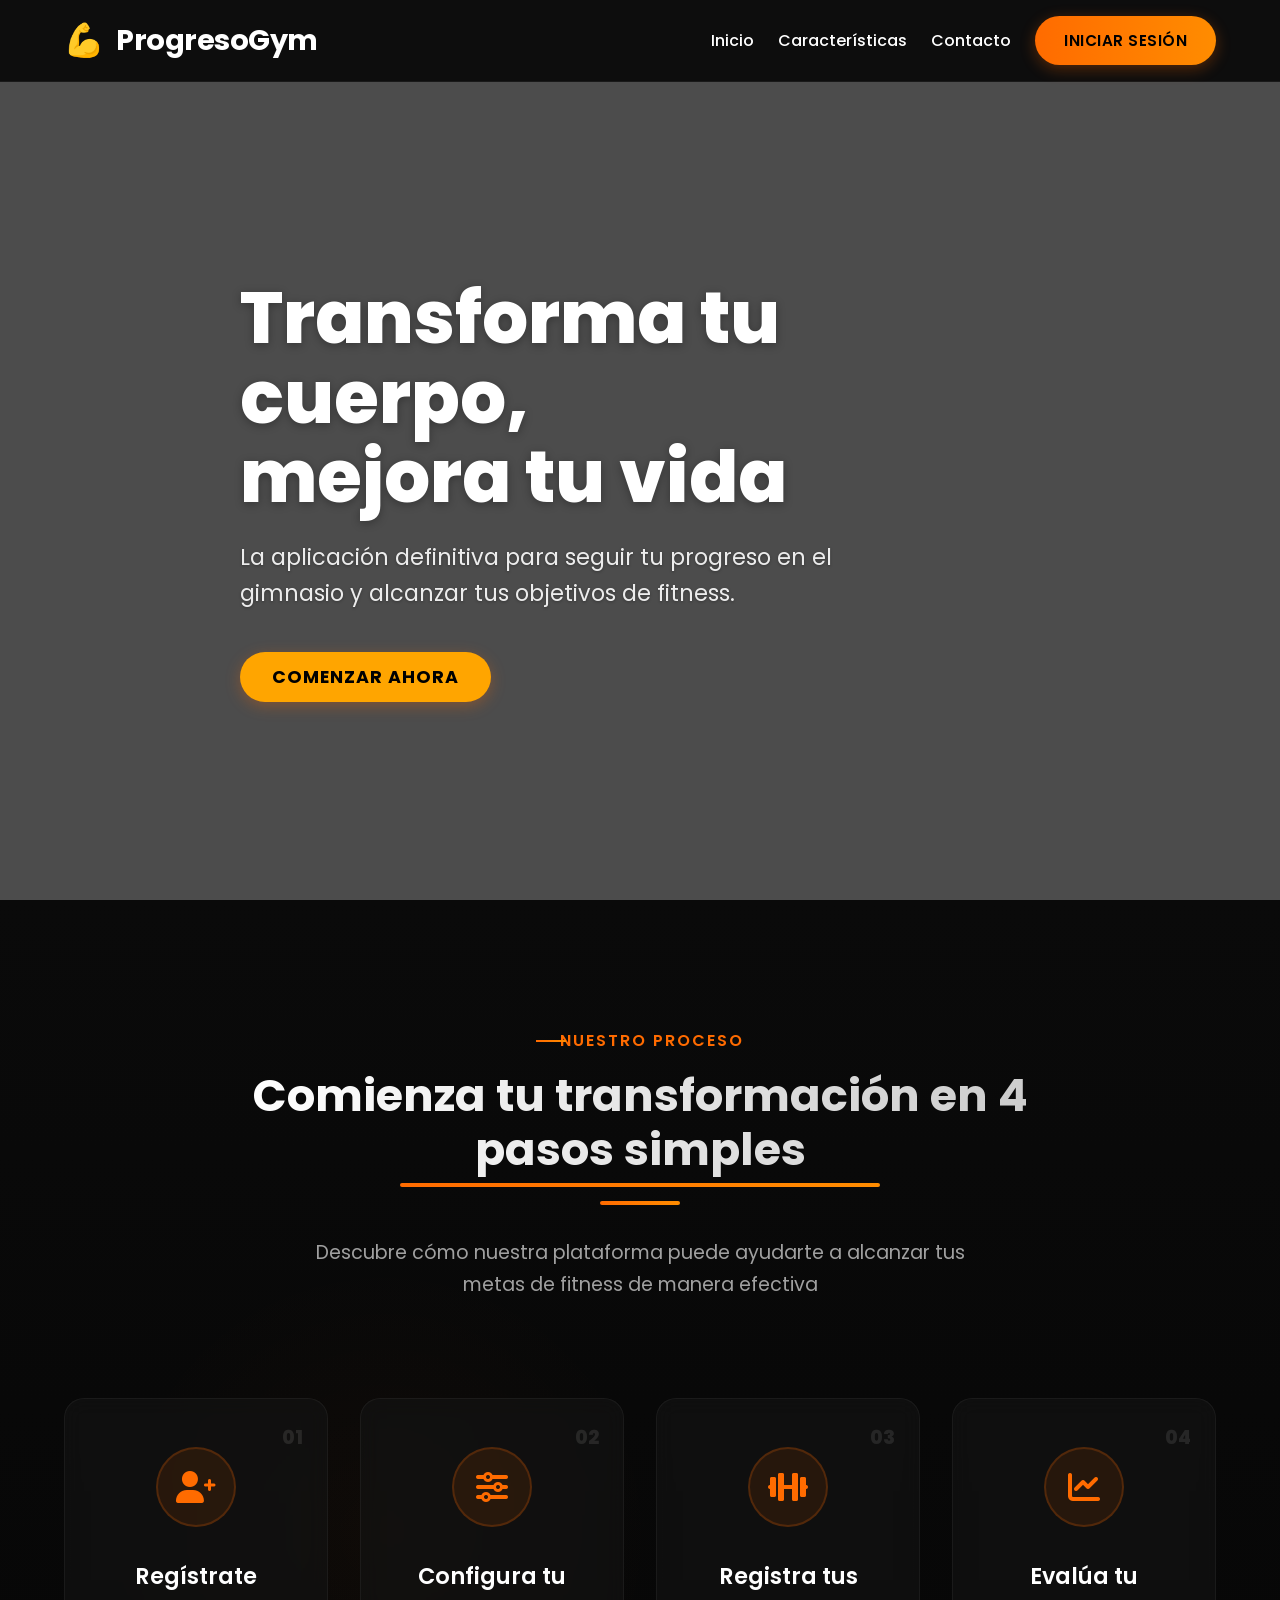
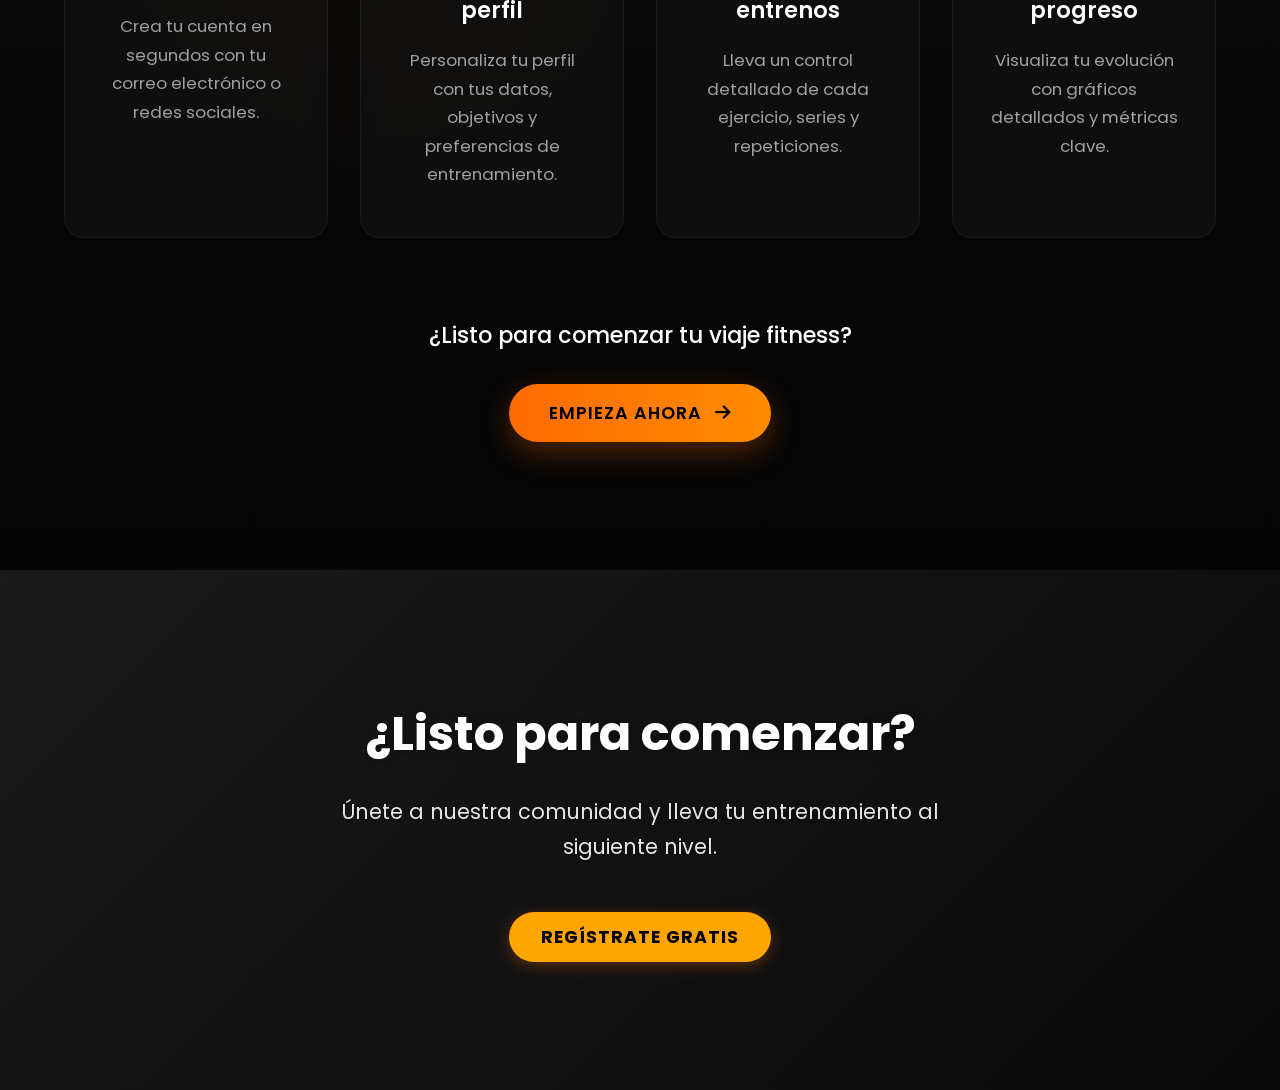
==== commit 75272874: "EstilosActualizados" ====
--- a/index.html
+++ b/index.html
@@ -33,28 +33,65 @@
 
   <section class="steps-section" id="pasos">
     <div class="contenedor">
-      <h2 class="section-title">Comienza en 4 sencillos pasos</h2>
+      <div class="section-header">
+        <span class="section-subtitle">NUESTRO PROCESO</span>
+        <h2 class="section-title">Comienza tu transformación en 4 pasos simples</h2>
+        <div class="section-divider"></div>
+        <p class="section-description">Descubre cómo nuestra plataforma puede ayudarte a alcanzar tus metas de fitness de manera efectiva</p>
+      </div>
+      
       <div class="steps-grid">
         <div class="step-card animate__animated animate__fadeInUp">
-          <div class="step-number">1</div>
-          <h3>Regístrate</h3>
-          <p>Crea tu cuenta en segundos con tu correo electrónico.</p>
+          <div class="step-number">01</div>
+          <div class="step-content">
+            <div class="step-icon">
+              <i class="fas fa-user-plus"></i>
+            </div>
+            <h3>Regístrate</h3>
+            <p>Crea tu cuenta en segundos con tu correo electrónico o redes sociales.</p>
+          </div>
+          <div class="step-line"></div>
         </div>
+        
         <div class="step-card animate__animated animate__fadeInUp" style="animation-delay: 0.2s">
-          <div class="step-number">2</div>
-          <h3>Configura tu perfil</h3>
-          <p>Cuéntanos sobre ti y tus objetivos de entrenamiento.</p>
+          <div class="step-number">02</div>
+          <div class="step-content">
+            <div class="step-icon">
+              <i class="fas fa-sliders-h"></i>
+            </div>
+            <h3>Configura tu perfil</h3>
+            <p>Personaliza tu perfil con tus datos, objetivos y preferencias de entrenamiento.</p>
+          </div>
+          <div class="step-line"></div>
         </div>
+        
         <div class="step-card animate__animated animate__fadeInUp" style="animation-delay: 0.4s">
-          <div class="step-number">3</div>
-          <h3>Registra tus entrenos</h3>
-          <p>Lleva el control de todos tus ejercicios y progresos.</p>
+          <div class="step-number">03</div>
+          <div class="step-content">
+            <div class="step-icon">
+              <i class="fas fa-dumbbell"></i>
+            </div>
+            <h3>Registra tus entrenos</h3>
+            <p>Lleva un control detallado de cada ejercicio, series y repeticiones.</p>
+          </div>
+          <div class="step-line"></div>
         </div>
+        
         <div class="step-card animate__animated animate__fadeInUp" style="animation-delay: 0.6s">
-          <div class="step-number">4</div>
-          <h3>Evalúa tu progreso</h3>
-          <p>Revisa tus estadísticas y mejora continuamente.</p>
+          <div class="step-number">04</div>
+          <div class="step-content">
+            <div class="step-icon">
+              <i class="fas fa-chart-line"></i>
+            </div>
+            <h3>Evalúa tu progreso</h3>
+            <p>Visualiza tu evolución con gráficos detallados y métricas clave.</p>
+          </div>
         </div>
+      </div>
+      
+      <div class="steps-cta">
+        <p>¿Listo para comenzar tu viaje fitness?</p>
+        <a href="frontend/html/Registro.html" class="cta-button">Empieza Ahora <i class="fas fa-arrow-right"></i></a>
       </div>
     </div>
   </section>
--- a/indexdefa.css
+++ b/indexdefa.css
@@ -371,29 +371,91 @@
 
 /* Sección de 4 Pasos */
 .steps-section {
-  padding: 6rem 5%;
-  background-color: #0a0a0a;
+  padding: 8rem 5%;
+  background-color: #050505;
   position: relative;
   overflow: hidden;
+  background: radial-gradient(circle at 30% 50%, rgba(255, 107, 0, 0.03) 0%, transparent 25%),
+              linear-gradient(to bottom, #0a0a0a 0%, #050505 100%);
+}
+
+.section-header {
+  text-align: center;
+  max-width: 800px;
+  margin: 0 auto 5rem;
+  position: relative;
+}
+
+.section-subtitle {
+  display: inline-block;
+  color: var(--color-primario);
+  font-size: 1rem;
+  font-weight: 600;
+  letter-spacing: 2px;
+  margin-bottom: 1rem;
+  text-transform: uppercase;
+  position: relative;
+  padding-left: 1.5rem;
+}
+
+.section-subtitle::before {
+  content: '';
+  position: absolute;
+  left: 0;
+  top: 50%;
+  transform: translateY(-50%);
+  width: 30px;
+  height: 2px;
+  background: var(--gradiente);
+}
+
+.section-title {
+  font-size: 2.8rem;
+  color: #fff;
+  margin-bottom: 1.5rem;
+  line-height: 1.2;
+  font-weight: 700;
+  background: linear-gradient(to right, #fff, #ccc);
+  -webkit-background-clip: text;
+  -webkit-text-fill-color: transparent;
+  background-clip: text;
+}
+
+.section-divider {
+  width: 80px;
+  height: 4px;
+  background: var(--gradiente);
+  margin: 0 auto 2rem;
+  border-radius: 2px;
+}
+
+.section-description {
+  color: var(--color-texto-secundario);
+  font-size: 1.2rem;
+  line-height: 1.7;
+  max-width: 700px;
+  margin: 0 auto;
 }
 
 .steps-grid {
   display: grid;
-  grid-template-columns: repeat(auto-fit, minmax(250px, 1fr));
+  grid-template-columns: repeat(4, 1fr);
   gap: 2rem;
-  margin-top: 3rem;
+  margin: 6rem 0 4rem;
+  position: relative;
 }
 
 .step-card {
-  background: rgba(255, 255, 255, 0.03);
+  background: rgba(20, 20, 20, 0.6);
   border: 1px solid rgba(255, 255, 255, 0.05);
-  border-radius: 15px;
-  padding: 2.5rem 2rem;
+  border-radius: 20px;
+  padding: 3rem 2rem;
   text-align: center;
-  transition: all 0.3s ease;
+  transition: all 0.4s cubic-bezier(0.175, 0.885, 0.32, 1.275);
   position: relative;
   overflow: hidden;
   z-index: 1;
+  backdrop-filter: blur(10px);
 }
 
 .step-card::before {
@@ -402,16 +464,17 @@
   top: 0;
   left: 0;
   right: 0;
-  height: 4px;
-  background: var(--gradiente);
+  bottom: 0;
+  background: linear-gradient(135deg, rgba(255, 107, 0, 0.1) 0%, transparent 100%);
   opacity: 0;
-  transition: all 0.3s ease;
+  transition: all 0.4s ease;
+  z-index: -1;
 }
 
 .step-card:hover {
-  transform: translateY(-5px);
-  background: rgba(255, 255, 255, 0.04);
-  box-shadow: 0 10px 30px rgba(0, 0, 0, 0.2);
+  transform: translateY(-10px);
+  border-color: rgba(255, 107, 0, 0.2);
+  box-shadow: 0 15px 40px rgba(0, 0, 0, 0.3);
 }
 
 .step-card:hover::before {
@@ -419,45 +482,247 @@
 }
 
 .step-number {
-  width: 60px;
-  height: 60px;
-  background: var(--gradiente);
-  color: #000;
+  font-size: 1.2rem;
+  font-weight: 800;
+  color: rgba(255, 255, 255, 0.1);
+  position: absolute;
+  top: 1.5rem;
+  right: 1.5rem;
+  transition: all 0.3s ease;
+}
+
+.step-card:hover .step-number {
+  color: rgba(255, 255, 255, 0.15);
+  transform: scale(1.5);
+  right: 1.2rem;
+  top: 1.2rem;
+}
+
+.step-icon {
+  width: 80px;
+  height: 80px;
+  background: rgba(255, 107, 0, 0.1);
   border-radius: 50%;
   display: flex;
   align-items: center;
   justify-content: center;
-  font-size: 1.8rem;
-  font-weight: 700;
-  margin: 0 auto 1.5rem;
-  position: relative;
-  z-index: 1;
+  margin: 0 auto 2rem;
+  font-size: 2rem;
+  color: var(--color-primario);
+  border: 2px solid rgba(255, 107, 0, 0.2);
+  transition: all 0.3s ease;
+}
+
+.step-card:hover .step-icon {
+  background: var(--gradiente);
+  color: #000;
+  transform: rotateY(180deg);
+  border-color: transparent;
+}
+
+.step-content {
+  position: relative;
+  z-index: 2;
 }
 
 .step-card h3 {
   font-size: 1.4rem;
   color: #fff;
-  margin-bottom: 1rem;
+  margin-bottom: 1.2rem;
   font-weight: 600;
+  position: relative;
+  display: inline-block;
+}
+
+.step-card h3::after {
+  content: '';
+  position: absolute;
+  bottom: -8px;
+  left: 0;
+  width: 40px;
+  height: 3px;
+  background: var(--gradiente);
+  opacity: 0;
+  transition: all 0.3s ease;
+}
+
+.step-card:hover h3::after {
+  opacity: 1;
+  width: 100%;
 }
 
 .step-card p {
   color: var(--color-texto-secundario);
-  line-height: 1.6;
-  font-size: 1rem;
+  line-height: 1.7;
+  font-size: 1.05rem;
+  margin-bottom: 0;
+  transition: all 0.3s ease;
+}
+
+.step-line {
+  position: absolute;
+  top: 50%;
+  right: -2rem;
+  width: 2rem;
+  height: 2px;
+  background: rgba(255, 255, 255, 0.1);
+  z-index: 1;
+}
+
+.step-line::after {
+  content: '';
+  position: absolute;
+  top: 50%;
+  right: 0;
+  transform: translateY(-50%);
+  width: 10px;
+  height: 10px;
+  border-radius: 50%;
+  background: var(--gradiente);
+  opacity: 0;
+  transition: all 0.3s ease;
+}
+
+.step-card:hover .step-line::after {
+  opacity: 1;
+  animation: pulse 1.5s infinite;
+}
+
+.steps-cta {
+  text-align: center;
+  margin-top: 5rem;
+}
+
+.steps-cta p {
+  font-size: 1.4rem;
+  color: #fff;
+  margin-bottom: 2rem;
+  font-weight: 500;
+}
+
+.steps-cta .cta-button {
+  display: inline-flex;
+  align-items: center;
+  gap: 0.8rem;
+  padding: 1rem 2.5rem;
+  font-size: 1.1rem;
+  font-weight: 600;
+  border-radius: 50px;
+  background: var(--gradiente);
+  color: #000;
+  text-decoration: none;
+  transition: all 0.3s ease;
+  box-shadow: 0 10px 30px rgba(255, 107, 0, 0.3);
+}
+
+.steps-cta .cta-button i {
+  transition: transform 0.3s ease;
+}
+
+.steps-cta .cta-button:hover {
+  transform: translateY(-3px);
+  box-shadow: 0 15px 40px rgba(255, 107, 0, 0.4);
+}
+
+.steps-cta .cta-button:hover i {
+  transform: translateX(5px);
+}
+
+@keyframes pulse {
+  0% {
+    transform: translateY(-50%) scale(1);
+    opacity: 0.8;
+  }
+  50% {
+    transform: translateY(-50%) scale(1.3);
+    opacity: 1;
+  }
+  100% {
+    transform: translateY(-50%) scale(1);
+    opacity: 0.8;
+  }
 }
 
 /* Media Queries para la sección de pasos */
+@media (max-width: 1200px) {
+  .steps-grid {
+    grid-template-columns: repeat(2, 1fr);
+    gap: 2.5rem;
+  }
+  
+  .step-card:nth-child(2) .step-line,
+  .step-card:nth-child(4) .step-line {
+    display: none;
+  }
+  
+  .step-line {
+    top: auto;
+    right: 50%;
+    bottom: -2.5rem;
+    width: 2px;
+    height: 2.5rem;
+  }
+  
+  .step-line::after {
+    top: 100%;
+    right: 50%;
+    transform: translate(50%, -50%);
+  }
+}
+
 @media (max-width: 768px) {
+  .section-title {
+    font-size: 2.2rem;
+  }
+  
+  .section-description {
+    font-size: 1.1rem;
+  }
+  
   .steps-grid {
     grid-template-columns: 1fr;
     max-width: 500px;
-    margin-left: auto;
-    margin-right: auto;
+    margin: 4rem auto 2rem;
+  }
+  
+  .step-card {
+    padding: 2.5rem 2rem;
+  }
+  
+  .step-line {
+    display: none;
+  }
+  
+  .steps-cta p {
+    font-size: 1.2rem;
+  }
+}
+
+@media (max-width: 480px) {
+  .section-title {
+    font-size: 1.8rem;
+  }
+  
+  .section-description {
+    font-size: 1rem;
   }
   
   .step-card {
     padding: 2rem 1.5rem;
+  }
+  
+  .step-icon {
+    width: 70px;
+    height: 70px;
+    font-size: 1.8rem;
+  }
+  
+  .step-card h3 {
+    font-size: 1.3rem;
+  }
+  
+  .step-card p {
+    font-size: 1rem;
   }
 }
 
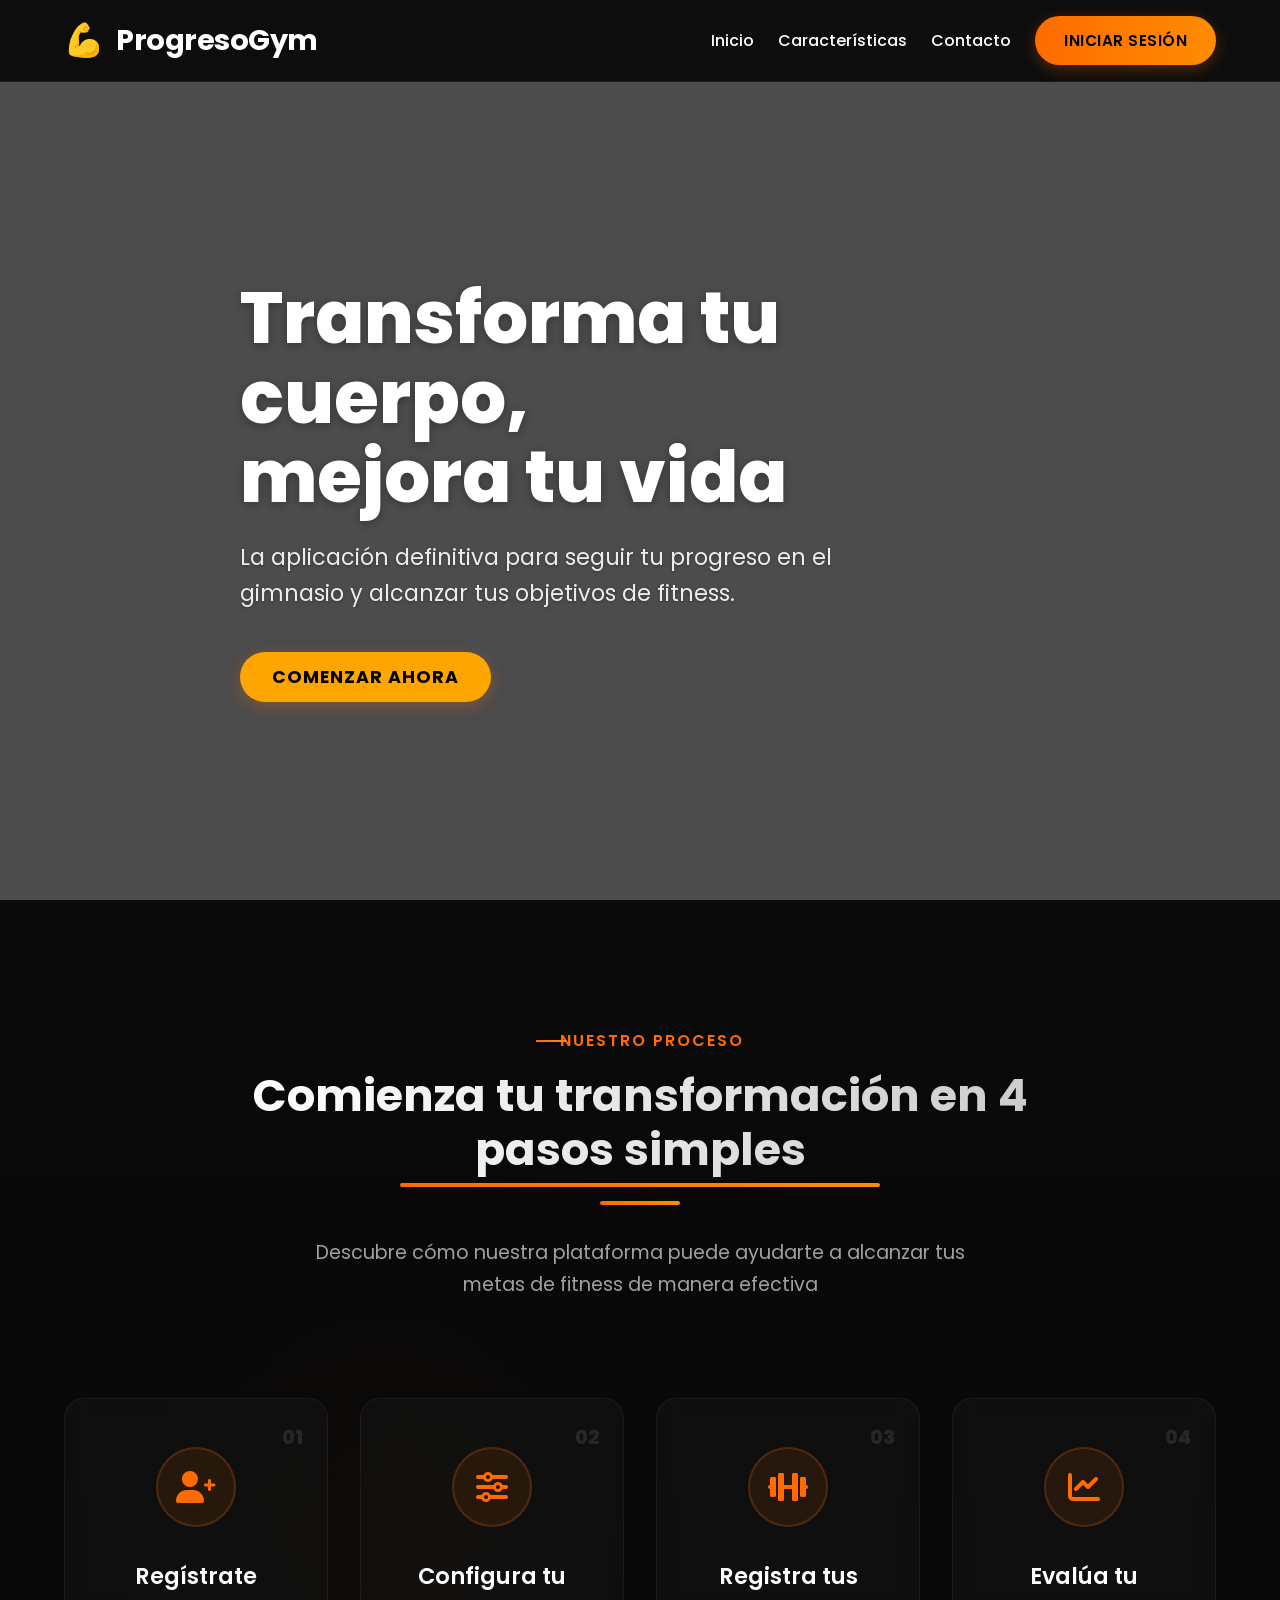
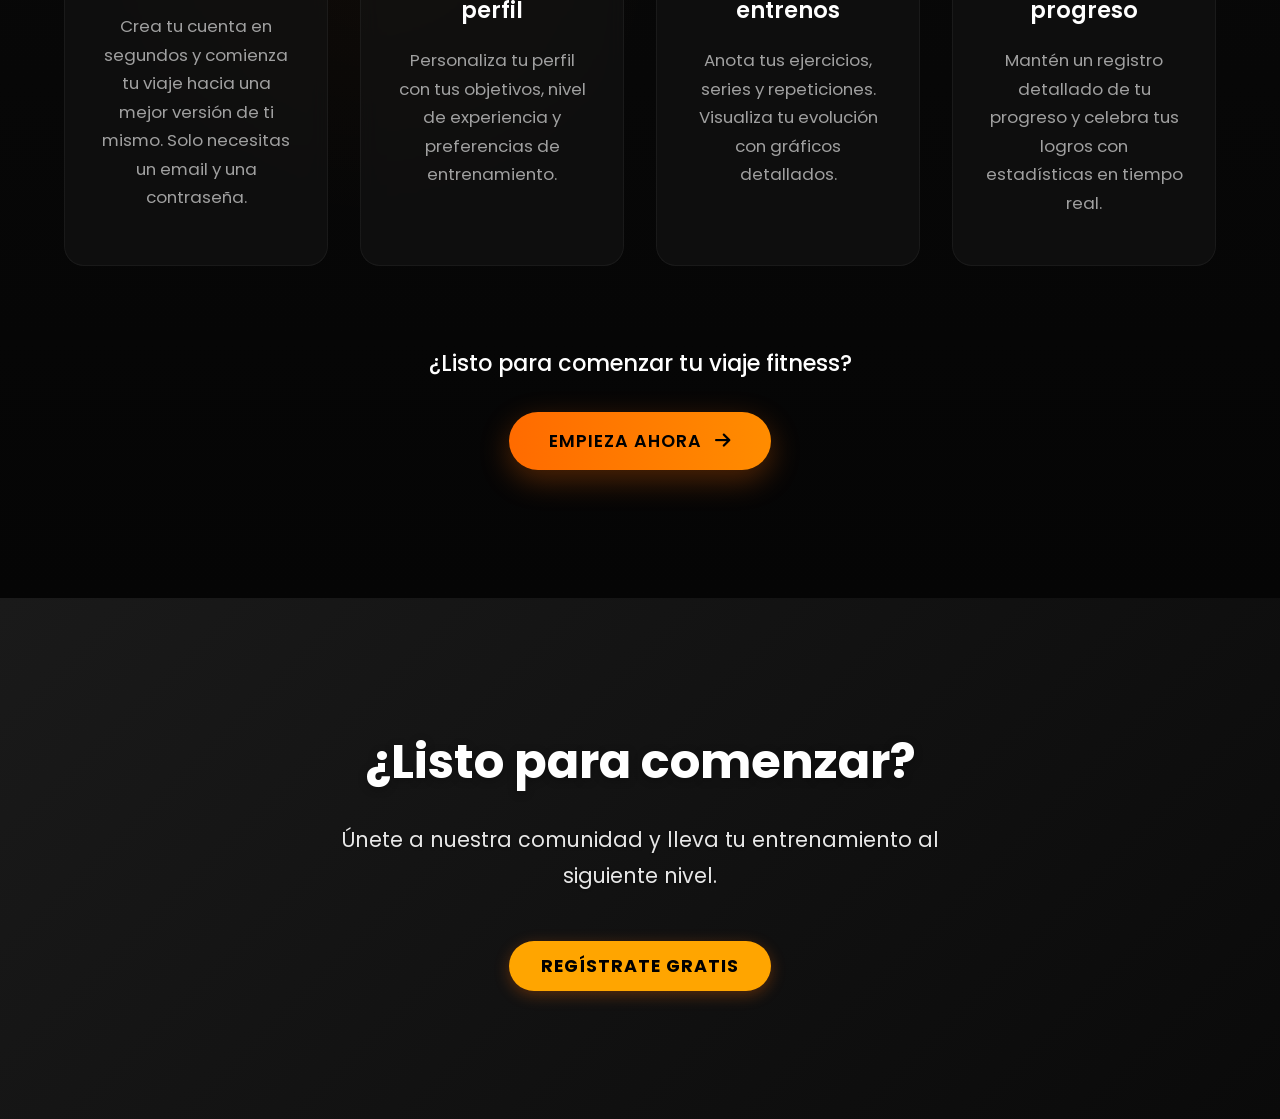
==== commit 6c85846c: "MigracionCredencialesBackend" ====
--- a/index.html
+++ b/index.html
@@ -48,7 +48,7 @@
               <i class="fas fa-user-plus"></i>
             </div>
             <h3>Regístrate</h3>
-            <p>Crea tu cuenta en segundos con tu correo electrónico o redes sociales.</p>
+            <p>Crea tu cuenta en segundos y comienza tu viaje hacia una mejor versión de ti mismo. Solo necesitas un email y una contraseña.</p>
           </div>
           <div class="step-line"></div>
         </div>
@@ -60,7 +60,7 @@
               <i class="fas fa-sliders-h"></i>
             </div>
             <h3>Configura tu perfil</h3>
-            <p>Personaliza tu perfil con tus datos, objetivos y preferencias de entrenamiento.</p>
+            <p>Personaliza tu perfil con tus objetivos, nivel de experiencia y preferencias de entrenamiento.</p>
           </div>
           <div class="step-line"></div>
         </div>
@@ -72,7 +72,7 @@
               <i class="fas fa-dumbbell"></i>
             </div>
             <h3>Registra tus entrenos</h3>
-            <p>Lleva un control detallado de cada ejercicio, series y repeticiones.</p>
+            <p>Anota tus ejercicios, series y repeticiones. Visualiza tu evolución con gráficos detallados.</p>
           </div>
           <div class="step-line"></div>
         </div>
@@ -84,7 +84,7 @@
               <i class="fas fa-chart-line"></i>
             </div>
             <h3>Evalúa tu progreso</h3>
-            <p>Visualiza tu evolución con gráficos detallados y métricas clave.</p>
+            <p>Mantén un registro detallado de tu progreso y celebra tus logros con estadísticas en tiempo real.</p>
           </div>
         </div>
       </div>
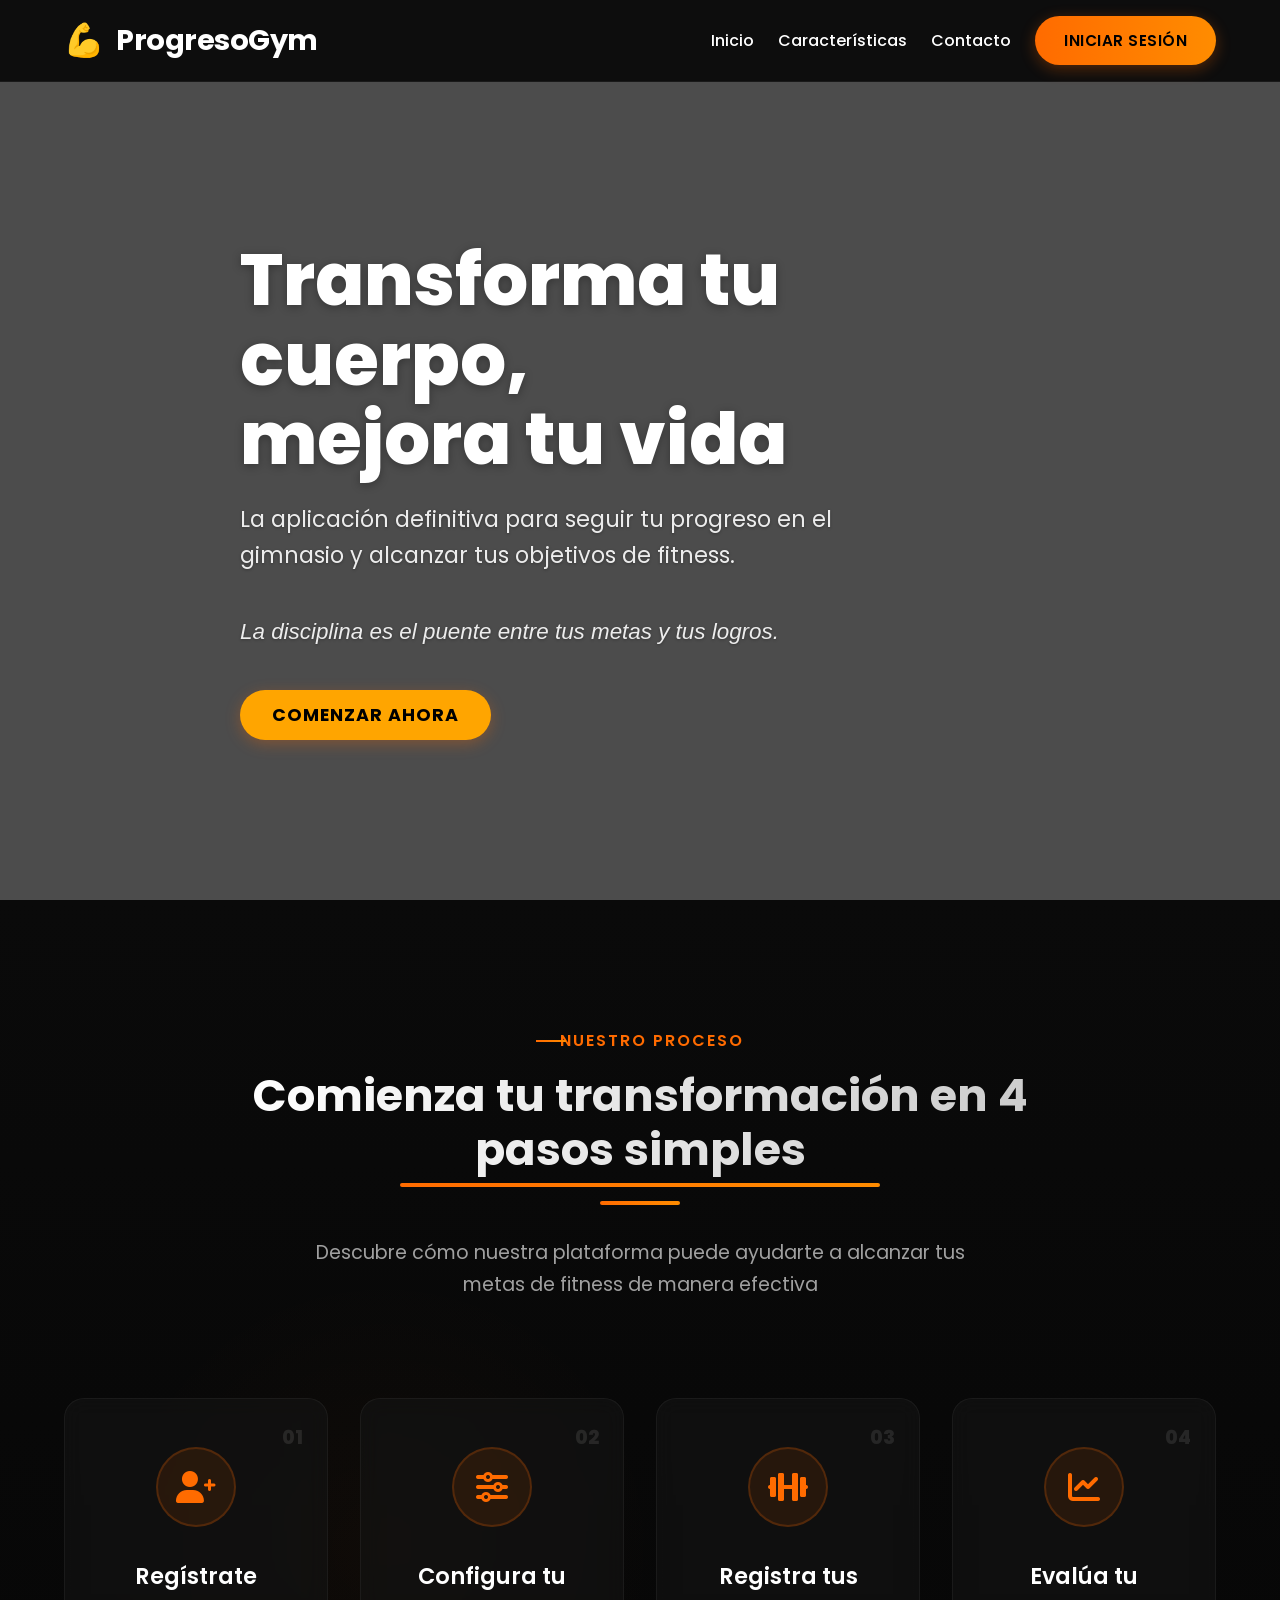
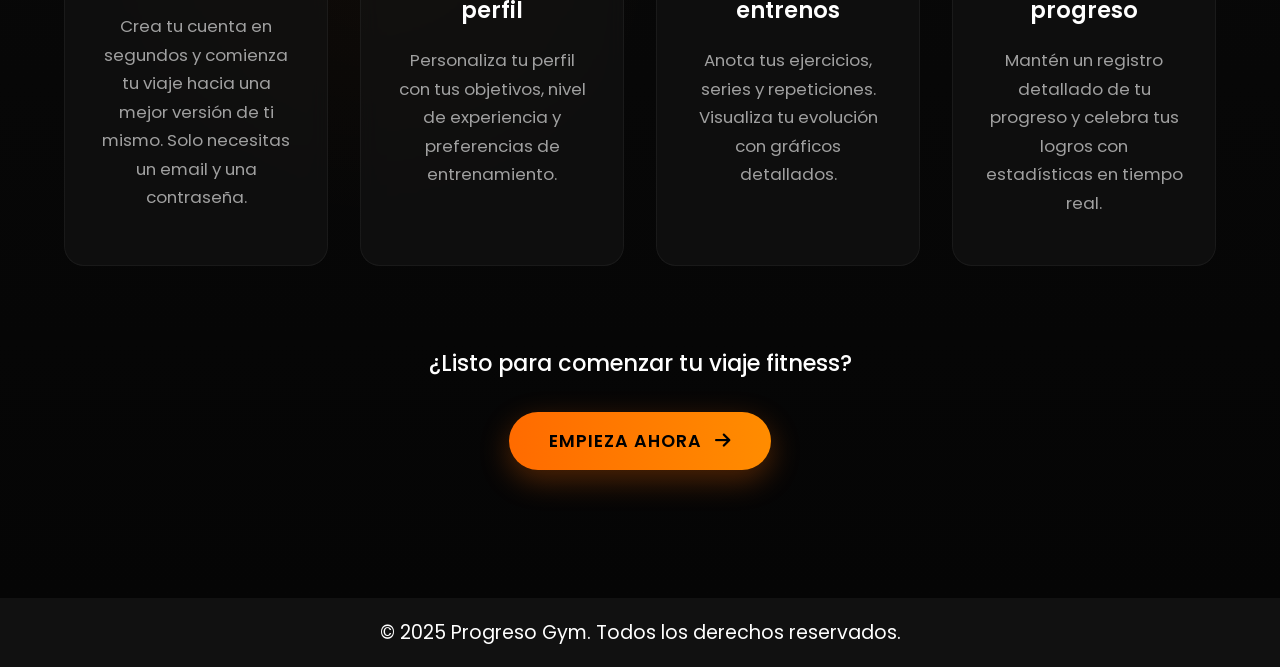
==== commit 3121ed0e: "arregloComparacion" ====
--- a/index.html
+++ b/index.html
@@ -3,6 +3,9 @@
 <head>
   <meta charset="UTF-8" />
   <meta name="viewport" content="width=device-width, initial-scale=1.0" />
+  <meta name="description" content="Progreso Gym: registra tus entrenamientos, mide tu progreso y alcanza tus objetivos de fitness con precisión.">
+  <meta name="keywords" content="fitness, gimnasio, progreso, entrenamiento, fuerza, salud, gym, registro de entrenamientos">
+  <meta name="author" content="Progreso Gym Team">
   <title>Progreso Gym - Transforma tu Cuerpo, Mejora tu Vida</title>
   <link rel="stylesheet" href="https://cdnjs.cloudflare.com/ajax/libs/animate.css/4.1.1/animate.min.css" />
   <link rel="stylesheet" href="https://cdnjs.cloudflare.com/ajax/libs/font-awesome/6.0.0-beta3/css/all.min.css">
@@ -27,6 +30,7 @@
     <div class="contenedor">
       <h1 class="animate__animated animate__fadeInDown">Transforma tu cuerpo,<br>mejora tu vida</h1>
       <p class="animate__animated animate__fadeInUp animate__delay-1s">La aplicación definitiva para seguir tu progreso en el gimnasio y alcanzar tus objetivos de fitness.</p>
+      <p id="fraseTexto" class="frase-motivacional animate__animated animate__fadeIn" style="margin-top: 20px; font-style: italic;"></p>
       <a href="frontend/html/Registro.html" class="cta-button animate__animated animate__fadeInUp animate__delay-2s">Comenzar Ahora</a>
     </div>
   </section>
@@ -96,15 +100,12 @@
     </div>
   </section>
   <!-- Sección CTA -->
-  <section class="cta-section" id="contacto">
+  <footer class="footer">
     <div class="contenedor">
-      <h2>¿Listo para comenzar?</h2>
-      <p>Únete a nuestra comunidad y lleva tu entrenamiento al siguiente nivel.</p>
-      <a href="frontend/html/Registro.html" class="cta-button">Regístrate Gratis</a>
+      <p>&copy; 2025 Progreso Gym. Todos los derechos reservados.</p>
     </div>
-  </section>
+  </footer>
 
-  <script src="index.js"></script>
   <script>
     // Array de frases motivacionales
     const frases = [
@@ -150,5 +151,6 @@
       }
     });
   </script>
+  <script src="frontend/js/index.js"></script>
 </body>
 </html>
--- a/indexdefa.css
+++ b/indexdefa.css
@@ -787,3 +787,20 @@
 .cta-button:hover {
   background: #e68a00;
 }
+
+  html {
+    scroll-behavior: smooth;
+  }
+
+  .nav-link.active {
+    font-weight: bold;
+    border-bottom: 2px solid var(--primary-color);
+  }
+
+  .footer {
+  background: #111;
+  color: #fff;
+  text-align: center;
+  padding: 20px;
+  font-size: 1.2rem;
+}
